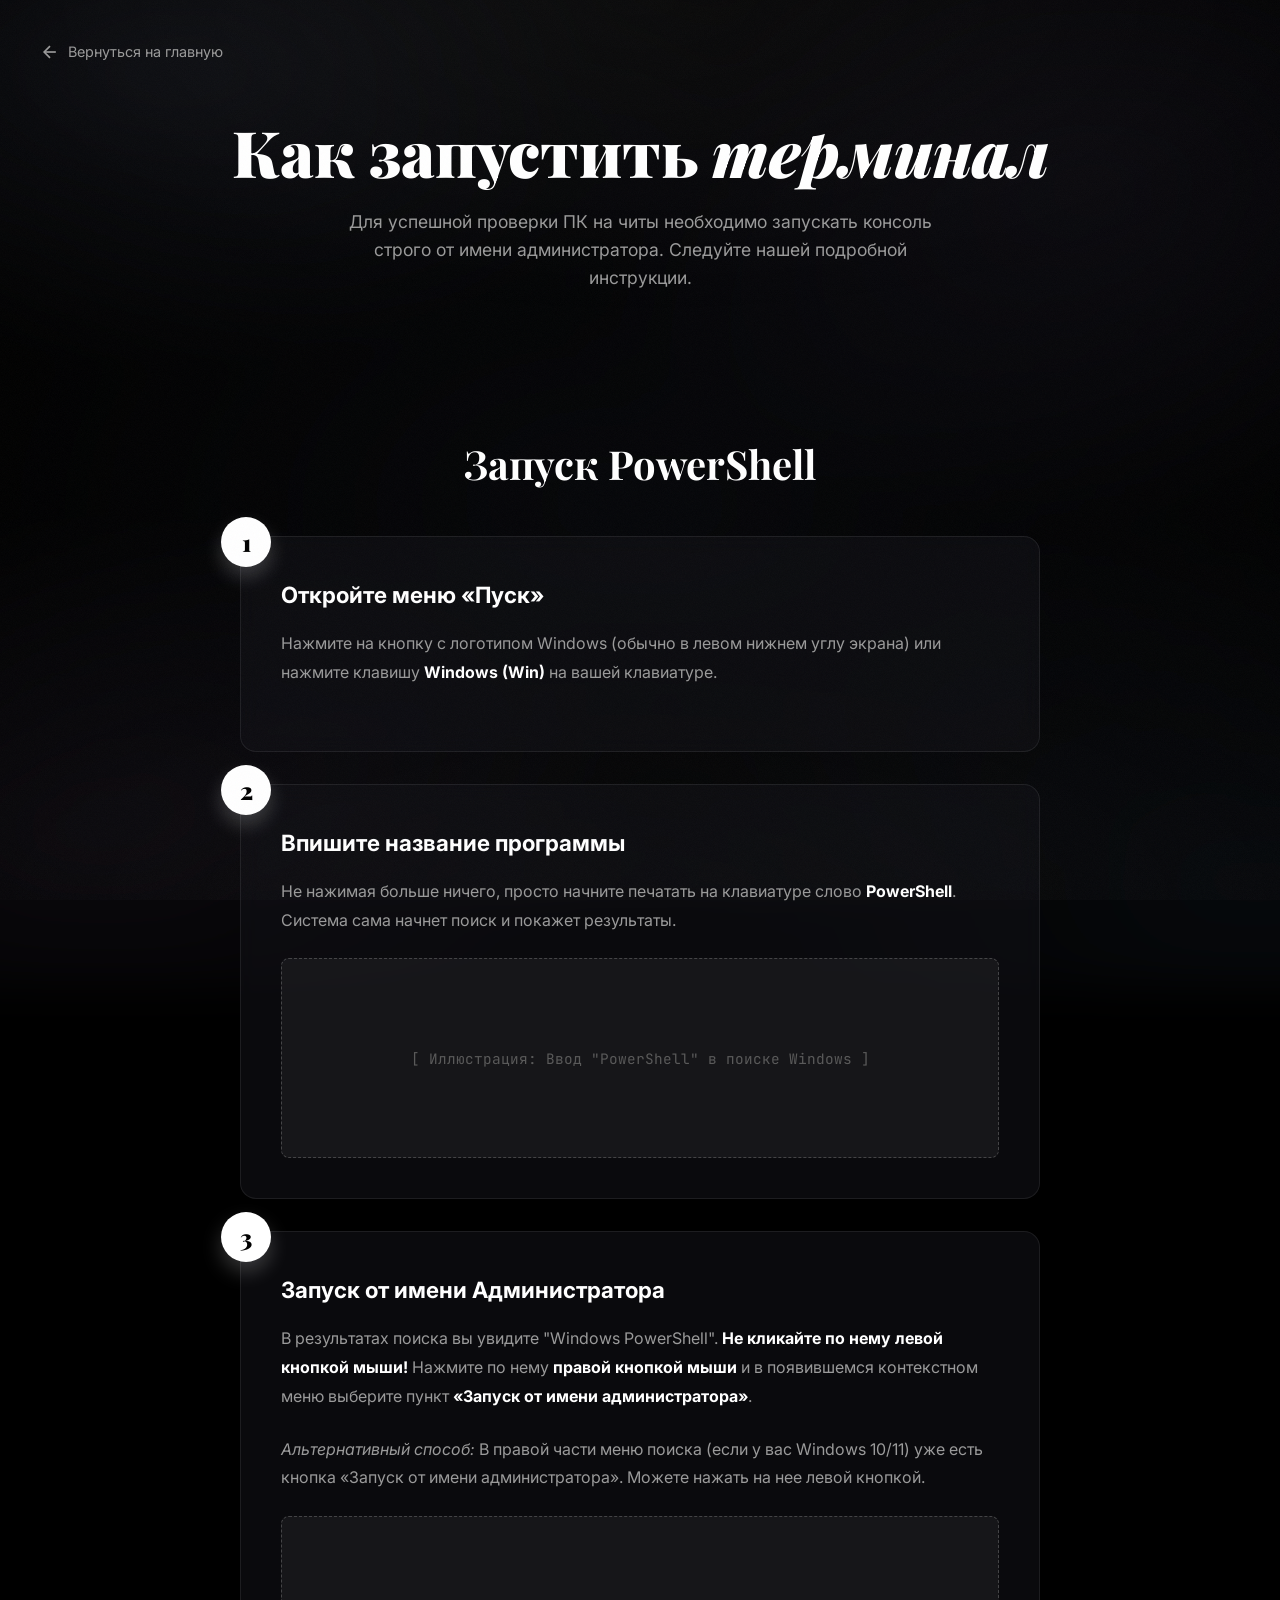
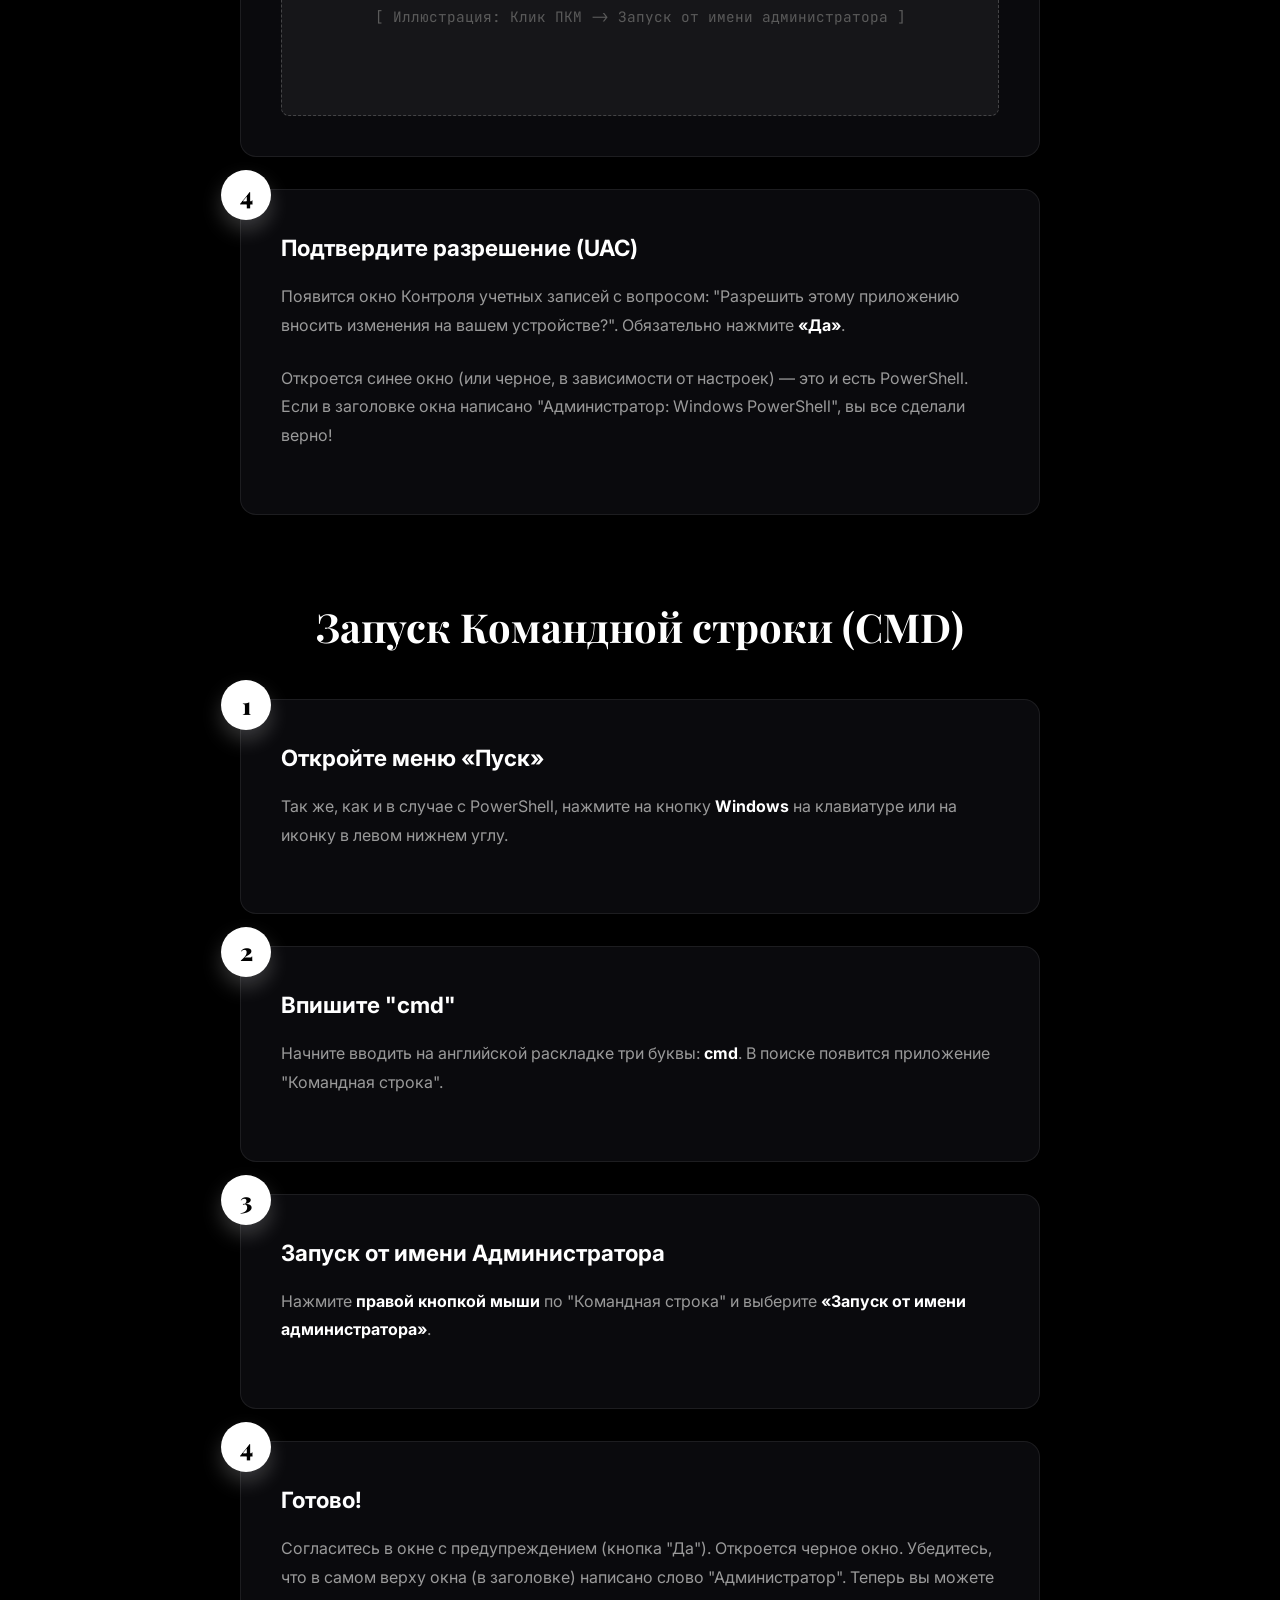
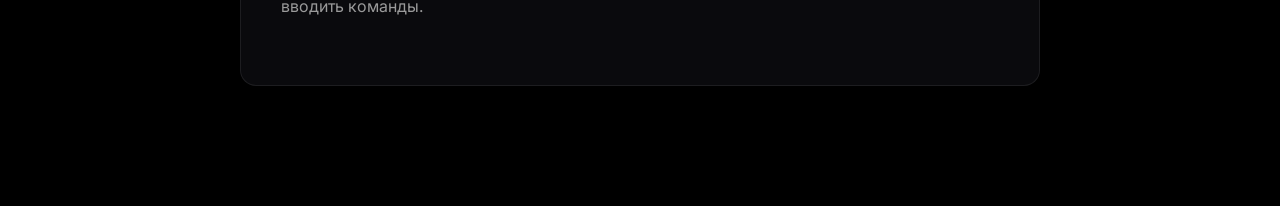
==== tutorial.html @ c8211219 "Add files via upload" ====
<!DOCTYPE html>
<html lang="ru">
<head>
    <meta charset="UTF-8">
    <meta name="viewport" content="width=device-width, initial-scale=1.0">
    <title>Туториал — CheatGuard</title>
    <link rel="preconnect" href="https://fonts.googleapis.com">
    <link rel="preconnect" href="https://fonts.gstatic.com" crossorigin>
    <link href="https://fonts.googleapis.com/css2?family=Inter:wght@300;400;500;600;700&family=Playfair+Display:ital,wght@0,700;0,900;1,700;1,900&family=JetBrains+Mono:wght@400;500&display=swap" rel="stylesheet">
    <link rel="stylesheet" href="style.css">
    <style>
        .tutorial-header { text-align: center; padding: 120px 24px 60px; }
        .tutorial-title { font-family: var(--serif); font-size: clamp(2.5rem, 5vw, 4.5rem); font-weight: 900; margin-bottom: 24px; line-height: 1; }
        .tutorial-desc { font-size: 1.1rem; color: var(--grey); max-width: 600px; margin: 0 auto; line-height: 1.6; }
        .back-link { display: inline-flex; align-items: center; gap: 8px; color: var(--grey); text-decoration: none; font-size: 0.9rem; transition: color 0.2s; position: absolute; top: 40px; left: 40px; z-index: 10; }
        .back-link:hover { color: white; }
        
        .step-card {
            background: var(--bg3); backdrop-filter: blur(10px); -webkit-backdrop-filter: blur(10px);
            border: 1px solid var(--border); border-radius: 16px;
            padding: 40px; margin-bottom: 32px; max-width: 800px; margin-left: auto; margin-right: auto;
            position: relative;
        }
        .step-card:hover { border-color: var(--border2); }
        .step-num {
            position: absolute; top: -20px; left: -20px;
            width: 50px; height: 50px; background: white; color: black;
            border-radius: 50%; display: flex; align-items: center; justify-content: center;
            font-family: var(--serif); font-size: 1.5rem; font-weight: 900;
            box-shadow: 0 10px 20px rgba(255,255,255,0.2);
        }
        .step-title { font-size: 1.4rem; font-weight: 700; margin-bottom: 16px; color: white; }
        .step-text { font-size: 1rem; color: var(--grey); line-height: 1.8; margin-bottom: 24px; }
        .step-text strong { color: white; }
        .step-img-placeholder {
            width: 100%; height: 200px; border-radius: 8px;
            background: rgba(255,255,255,0.05); border: 1px dashed rgba(255,255,255,0.2);
            display: flex; align-items: center; justify-content: center;
            color: var(--grey2); font-family: var(--mono); font-size: 0.9rem;
            margin-top: 20px;
        }
        .shell-section { margin-top: 80px; }
        .shell-section-title { text-align: center; font-family: var(--serif); font-size: 2.5rem; margin-bottom: 40px; }
    </style>
</head>
<body>
    <div class="noise"></div>

    <a href="index.html" class="back-link">
        <svg width="20" height="20" viewBox="0 0 24 24" fill="none" stroke="currentColor" stroke-width="2"><line x1="19" y1="12" x2="5" y2="12"></line><polyline points="12 19 5 12 12 5"></polyline></svg>
        Вернуться на главную
    </a>

    <header class="tutorial-header">
        <h1 class="tutorial-title">Как запустить <em>терминал</em></h1>
        <p class="tutorial-desc">Для успешной проверки ПК на читы необходимо запускать консоль строго от имени администратора. Следуйте нашей подробной инструкции.</p>
    </header>

    <div class="container">
        <!-- PowerShell -->
        <div class="shell-section">
            <h2 class="shell-section-title">Запуск PowerShell</h2>
            
            <div class="step-card">
                <div class="step-num">1</div>
                <h3 class="step-title">Откройте меню «Пуск»</h3>
                <p class="step-text">Нажмите на кнопку с логотипом Windows (обычно в левом нижнем углу экрана) или нажмите клавишу <strong>Windows (Win)</strong> на вашей клавиатуре.</p>
            </div>

            <div class="step-card">
                <div class="step-num">2</div>
                <h3 class="step-title">Впишите название программы</h3>
                <p class="step-text">Не нажимая больше ничего, просто начните печатать на клавиатуре слово <strong>PowerShell</strong>. Система сама начнет поиск и покажет результаты.</p>
                <div class="step-img-placeholder">[ Иллюстрация: Ввод "PowerShell" в поиске Windows ]</div>
            </div>

            <div class="step-card">
                <div class="step-num">3</div>
                <h3 class="step-title">Запуск от имени Администратора</h3>
                <p class="step-text">В результатах поиска вы увидите "Windows PowerShell". <strong>Не кликайте по нему левой кнопкой мыши!</strong> Нажмите по нему <strong>правой кнопкой мыши</strong> и в появившемся контекстном меню выберите пункт <strong>«Запуск от имени администратора»</strong>.</p>
                <p class="step-text"><em>Альтернативный способ:</em> В правой части меню поиска (если у вас Windows 10/11) уже есть кнопка «Запуск от имени администратора». Можете нажать на нее левой кнопкой.</p>
                <div class="step-img-placeholder">[ Иллюстрация: Клик ПКМ -> Запуск от имени администратора ]</div>
            </div>

            <div class="step-card">
                <div class="step-num">4</div>
                <h3 class="step-title">Подтвердите разрешение (UAC)</h3>
                <p class="step-text">Появится окно Контроля учетных записей с вопросом: "Разрешить этому приложению вносить изменения на вашем устройстве?". Обязательно нажмите <strong>«Да»</strong>.</p>
                <p class="step-text">Откроется синее окно (или черное, в зависимости от настроек) — это и есть PowerShell. Если в заголовке окна написано "Администратор: Windows PowerShell", вы все сделали верно!</p>
            </div>
        </div>

        <!-- CMD -->
        <div class="shell-section" style="margin-bottom: 120px;">
            <h2 class="shell-section-title">Запуск Командной строки (CMD)</h2>
            
            <div class="step-card">
                <div class="step-num">1</div>
                <h3 class="step-title">Откройте меню «Пуск»</h3>
                <p class="step-text">Так же, как и в случае с PowerShell, нажмите на кнопку <strong>Windows</strong> на клавиатуре или на иконку в левом нижнем углу.</p>
            </div>

            <div class="step-card">
                <div class="step-num">2</div>
                <h3 class="step-title">Впишите "cmd"</h3>
                <p class="step-text">Начните вводить на английской раскладке три буквы: <strong>cmd</strong>. В поиске появится приложение "Командная строка".</p>
            </div>

            <div class="step-card">
                <div class="step-num">3</div>
                <h3 class="step-title">Запуск от имени Администратора</h3>
                <p class="step-text">Нажмите <strong>правой кнопкой мыши</strong> по "Командная строка" и выберите <strong>«Запуск от имени администратора»</strong>.</p>
            </div>

            <div class="step-card">
                <div class="step-num">4</div>
                <h3 class="step-title">Готово!</h3>
                <p class="step-text">Согласитесь в окне с предупреждением (кнопка "Да"). Откроется черное окно. Убедитесь, что в самом верху окна (в заголовке) написано слово "Администратор". Теперь вы можете вводить команды.</p>
            </div>
        </div>
    </div>
</body>
</html>
---- style.css ----
/* ============================================================
   RESET & BASE
   ============================================================ */
*, *::before, *::after { box-sizing: border-box; margin: 0; padding: 0; }

:root {
    --bg: #000000;
    --bg2: rgba(12,12,14,0.55);
    --bg3: rgba(18,18,22,0.6);
    --surface: rgba(26,26,30,0.7);
    --border: rgba(255,255,255,0.08);
    --border2: rgba(255,255,255,0.18);
    --white: #ffffff;
    --grey: #9a9a9a;
    --grey2: #5a5a5a;
    --accent: #ffffff;
    --mono: 'JetBrains Mono', monospace;
    --serif: 'Playfair Display', serif;
    --sans: 'Inter', sans-serif;
    --nav-h: 72px;
    --ease: cubic-bezier(0.25, 0.46, 0.45, 0.94);
    --ease-spring: cubic-bezier(0.34, 1.56, 0.64, 1);
    --ease-out-expo: cubic-bezier(0.16, 1, 0.3, 1);
}

html { scroll-behavior: smooth; -webkit-font-smoothing: antialiased; }

body {
    font-family: var(--sans);
    background: #000000;
    color: var(--white);
    overflow-x: hidden;
    line-height: 1.6;
    position: relative;
}

/* ============================================================
   AURORA BACKGROUND (systemdlc-style)
   ============================================================ */
body::before {
    content: '';
    position: fixed;
    inset: -10%;
    z-index: -2;
    pointer-events: none;
    background:
        radial-gradient(ellipse 60% 45% at 20% 15%, rgba(120,130,160,0.10), transparent 60%),
        radial-gradient(ellipse 55% 50% at 80% 25%, rgba(110,100,140,0.09), transparent 65%),
        radial-gradient(ellipse 70% 60% at 50% 55%, rgba(80,90,120,0.07), transparent 70%),
        radial-gradient(ellipse 55% 45% at 15% 85%, rgba(140,120,160,0.08), transparent 65%),
        radial-gradient(ellipse 60% 55% at 90% 90%, rgba(90,110,140,0.08), transparent 65%);
    filter: blur(20px) saturate(140%);
    animation: auroraDrift 28s ease-in-out infinite alternate;
}

body::after {
    content: '';
    position: fixed;
    inset: 0;
    z-index: -1;
    pointer-events: none;
    background:
        radial-gradient(ellipse 100% 60% at 50% 0%, rgba(255,255,255,0.04), transparent 60%),
        radial-gradient(ellipse 100% 50% at 50% 100%, rgba(255,255,255,0.03), transparent 60%);
}

@keyframes auroraDrift {
    0%   { transform: translate3d(0, 0, 0) scale(1); }
    33%  { transform: translate3d(-2%, 1.5%, 0) scale(1.05); }
    66%  { transform: translate3d(2.5%, -1%, 0) scale(1.02); }
    100% { transform: translate3d(-1%, 2%, 0) scale(1.08); }
}

a { color: inherit; text-decoration: none; }
button { font-family: inherit; }
ul { list-style: none; }

/* ============================================================
   NOISE TEXTURE
   ============================================================ */
.noise {
    position: fixed; inset: 0; z-index: 999;
    pointer-events: none;
    opacity: 0.035;
    background-image: url("data:image/svg+xml,%3Csvg viewBox='0 0 256 256' xmlns='http://www.w3.org/2000/svg'%3E%3Cfilter id='noise'%3E%3CfeTurbulence type='fractalNoise' baseFrequency='0.9' numOctaves='4' stitchTiles='stitch'/%3E%3C/filter%3E%3Crect width='100%25' height='100%25' filter='url(%23noise)'/%3E%3C/svg%3E");
    background-size: 180px;
}

/* ============================================================
   CURSOR GLOW
   ============================================================ */
.cursor-glow {
    position: fixed;
    width: 420px; height: 420px;
    border-radius: 50%;
    background: radial-gradient(circle, rgba(160, 180, 220, 0.10) 0%, rgba(160,180,220,0.04) 35%, transparent 70%);
    pointer-events: none;
    transform: translate(-50%, -50%);
    transition: transform 0.1s linear;
    z-index: 0;
    mix-blend-mode: screen;
    filter: blur(2px);
}

/* ============================================================
   PARTICLES
   ============================================================ */
#particlesCanvas {
    position: fixed; inset: 0;
    pointer-events: none;
    z-index: 0;
}

/* ============================================================
   NAVBAR
   ============================================================ */
.navbar {
    position: fixed; top: 0; left: 0; right: 0;
    height: var(--nav-h);
    z-index: 1000;
    transition: background 0.4s var(--ease), border-color 0.4s var(--ease);
    border-bottom: 1px solid transparent;
}
.navbar.scrolled {
    background: rgba(0,0,0,0.85);
    backdrop-filter: blur(20px);
    border-color: var(--border);
}

.nav-inner {
    max-width: 1200px; margin: 0 auto;
    height: 100%;
    display: flex; align-items: center; justify-content: space-between;
    padding: 0 32px;
}

/* Brand */
.brand {
    display: flex; align-items: center; gap: 10px;
    font-size: 1.15rem; font-weight: 600; letter-spacing: -0.3px;
    transition: opacity 0.3s var(--ease);
}
.brand:hover { opacity: 0.7; }
.brand-star { font-size: 0.9rem; opacity: 0.7; animation: twinkle 3s ease-in-out infinite; }
.brand-name em { font-style: italic; font-family: var(--serif); }

@keyframes twinkle {
    0%, 100% { opacity: 0.7; transform: scale(1); }
    50% { opacity: 1; transform: scale(1.3); }
}

/* Nav menu */
.nav-menu {
    display: flex; align-items: center; gap: 40px;
}
.nav-link {
    font-size: 0.875rem; font-weight: 500; color: var(--grey);
    transition: color 0.25s var(--ease);
    position: relative;
}
.nav-link::after {
    content: '';
    position: absolute; bottom: -4px; left: 0;
    width: 0; height: 1px;
    background: white;
    transition: width 0.3s var(--ease);
}
.nav-link:hover { color: white; }
.nav-link:hover::after { width: 100%; }

/* Nav right */
.nav-right { display: flex; align-items: center; gap: 16px; }

/* Language switcher */
.lang-switcher { position: relative; }
.lang-current {
    display: flex; align-items: center; gap: 6px;
    font-size: 0.8rem; font-weight: 600;
    color: var(--grey);
    background: transparent;
    border: 1px solid var(--border);
    padding: 6px 12px; border-radius: 6px;
    transition: all 0.25s var(--ease);
    letter-spacing: 0.5px;
}
.lang-current:hover { border-color: var(--border2); color: white; }
.lang-dropdown {
    position: absolute; top: calc(100% + 8px); right: 0;
    background: var(--surface);
    border: 1px solid var(--border2);
    border-radius: 10px;
    padding: 6px;
    display: flex; flex-direction: column; gap: 2px;
    min-width: 140px;
    opacity: 0; visibility: hidden;
    transform: translateY(-6px);
    transition: all 0.25s var(--ease);
    box-shadow: 0 20px 40px rgba(0,0,0,0.6);
}
.lang-switcher.open .lang-dropdown {
    opacity: 1; visibility: visible; transform: translateY(0);
}
.lang-opt {
    display: flex; align-items: center; gap: 8px;
    font-size: 0.85rem; color: var(--grey);
    background: transparent; border: none;
    padding: 8px 12px; border-radius: 6px;
    transition: all 0.2s var(--ease);
    text-align: left;
}
.lang-opt:hover, .lang-opt.active {
    background: rgba(255,255,255,0.06); color: white;
}

/* Burger */
.burger {
    display: none;
    flex-direction: column; justify-content: space-between;
    width: 24px; height: 16px;
    background: transparent; border: none;
}
.burger span {
    width: 100%; height: 1.5px;
    background: white; border-radius: 2px;
    transition: all 0.3s var(--ease);
    display: block;
}
.burger.active span:nth-child(1) { transform: translateY(7px) rotate(45deg); }
.burger.active span:nth-child(2) { opacity: 0; }
.burger.active span:nth-child(3) { transform: translateY(-7px) rotate(-45deg); }

/* ============================================================
   HERO
   ============================================================ */
.hero {
    position: relative;
    min-height: 100vh;
    display: flex; align-items: center; justify-content: center;
    overflow: hidden;
    z-index: 1;
}

.hero-center {
    text-align: center;
    position: relative; z-index: 2;
    padding: calc(var(--nav-h) + 60px) 24px 80px;
    display: flex; flex-direction: column; align-items: center;
}

/* Floating card */
.hero-card {
    width: 140px; height: 140px;
    margin-bottom: 48px;
    animation: heroCardFloat 6s ease-in-out infinite;
    position: relative;
}
.hero-card-inner {
    width: 100%; height: 100%;
    background: linear-gradient(135deg, #1a1a1a 0%, #2a2a2a 100%);
    border-radius: 28px;
    display: flex; flex-direction: column; align-items: center; justify-content: center; gap: 8px;
    border: 1px solid rgba(255,255,255,0.15);
    box-shadow: 0 30px 60px rgba(0,0,0,0.5), inset 0 1px 0 rgba(255,255,255,0.1);
    position: relative; overflow: hidden;
    transform: rotate(-6deg);
    transition: transform 0.3s var(--ease-spring);
}
.hero-card:hover .hero-card-inner { transform: rotate(0deg) scale(1.05); }
.hero-card-glow {
    position: absolute; inset: -50%;
    background: radial-gradient(circle, rgba(255,255,255,0.06) 0%, transparent 70%);
    animation: rotateSlow 8s linear infinite;
}
.hero-card-icon { width: 48px; height: 48px; position: relative; z-index: 1; }
.hero-card-label {
    font-size: 0.7rem; font-weight: 600; letter-spacing: 2px;
    color: rgba(255,255,255,0.5); text-transform: uppercase;
    position: relative; z-index: 1;
}

@keyframes heroCardFloat {
    0%, 100% { transform: translateY(0px) rotate(-3deg); }
    50% { transform: translateY(-20px) rotate(3deg); }
}
@keyframes rotateSlow {
    from { transform: rotate(0deg); }
    to { transform: rotate(360deg); }
}

/* Shimmer text effect */
.hero-title-line {
    background: linear-gradient(90deg, #fff 0%, #aaa 40%, #fff 60%, #aaa 100%);
    background-size: 200% 100%;
    -webkit-background-clip: text;
    -webkit-text-fill-color: transparent;
    background-clip: text;
    animation: slideUp 0.8s var(--ease) both, shimmer 6s ease-in-out infinite 1s;
}
@keyframes shimmer {
    0%, 100% { background-position: 0% 50%; }
    50% { background-position: 100% 50%; }
}

/* Hero title */
.hero-title {
    font-family: var(--serif);
    font-size: clamp(3rem, 8vw, 7rem);
    font-weight: 900;
    line-height: 1;
    letter-spacing: -2px;
    margin-bottom: 32px;
    display: flex; flex-direction: column; align-items: center; gap: 4px;
    overflow: hidden;
}
.hero-title-line {
    display: block;
    animation: slideUp 0.8s var(--ease) both;
}
.hero-title-line:nth-child(2) { animation-delay: 0.1s; }
.hero-title .italic { font-style: italic; }

@keyframes slideUp {
    from { transform: translateY(100%); opacity: 0; }
    to { transform: translateY(0); opacity: 1; }
}

/* Hero desc */
.hero-desc {
    font-size: 1rem;
    color: var(--grey);
    max-width: 500px;
    margin-bottom: 48px;
    animation: fadeIn 1s var(--ease) 0.3s both;
}

/* CTA button */
.hero-cta { animation: fadeIn 1s var(--ease) 0.5s both; }
.cta-btn {
    display: inline-flex; align-items: center; gap: 10px;
    padding: 14px 28px;
    background: transparent;
    border: 1px solid rgba(255,255,255,0.3);
    border-radius: 50px;
    font-size: 0.9rem; font-weight: 500;
    color: white;
    transition: all 0.3s var(--ease);
    position: relative; overflow: hidden;
}
.cta-btn::before {
    content: '';
    position: absolute; inset: 0;
    background: rgba(255,255,255,0.08);
    transform: scaleX(0); transform-origin: left;
    transition: transform 0.3s var(--ease);
}
.cta-btn:hover::before { transform: scaleX(1); }
.cta-btn:hover { border-color: rgba(255,255,255,0.6); }
.cta-icon { font-size: 0.75rem; animation: spin 4s linear infinite; display: inline-block; }

@keyframes spin { to { transform: rotate(360deg); } }

/* Scroll hint */
.hero-scroll-hint {
    margin-top: 60px;
    display: flex; justify-content: center;
    animation: fadeIn 1s 1s both;
}
.scroll-line {
    width: 1px; height: 60px;
    background: linear-gradient(to bottom, transparent, rgba(255,255,255,0.4));
    animation: scrollPulse 2s ease-in-out infinite;
}
@keyframes scrollPulse {
    0%, 100% { opacity: 0.4; transform: scaleY(1); }
    50% { opacity: 1; transform: scaleY(1.2); }
}

/* Hero orb */
.hero-orb {
    position: absolute;
    width: 600px; height: 600px;
    border-radius: 50%;
    background: radial-gradient(circle, rgba(255,255,255,0.03) 0%, transparent 70%);
    top: 50%; left: 50%;
    transform: translate(-50%, -50%);
    animation: orbPulse 6s ease-in-out infinite;
    pointer-events: none;
}
@keyframes orbPulse {
    0%, 100% { transform: translate(-50%, -50%) scale(1); opacity: 0.5; }
    50% { transform: translate(-50%, -50%) scale(1.2); opacity: 1; }
}

/* ============================================================
   STATS BAR
   ============================================================ */
.stats-bar {
    position: relative; z-index: 1;
    background: transparent;
    overflow: hidden;
}
.stats-bar::before {
    content: '';
    position: absolute; top: 0; left: 10%; right: 10%; height: 1px;
    background: linear-gradient(90deg, transparent, rgba(255,255,255,0.18), transparent);
}
.stats-bar::after {
    content: '';
    position: absolute; bottom: 0; left: 10%; right: 10%; height: 1px;
    background: linear-gradient(90deg, transparent, rgba(255,255,255,0.10), transparent);
}
@keyframes scanLine {
    from { transform: translateX(0); }
    to { transform: translateX(50%); }
}
.stats-inner {
    max-width: 1200px; margin: 0 auto;
    padding: 32px;
    display: flex; align-items: center; justify-content: center; gap: 48px;
    flex-wrap: wrap;
}
.stat-item {
    display: flex; flex-direction: column; align-items: center; gap: 4px;
    transition: transform 0.3s var(--ease);
}
.stat-item:hover { transform: scale(1.1); }
.stat-num {
    font-family: var(--serif);
    font-size: 2.5rem; font-weight: 900;
    line-height: 1;
}
.stat-lbl {
    font-size: 0.75rem; color: var(--grey); text-transform: uppercase; letter-spacing: 1.5px;
}
.stat-sep { color: var(--grey2); font-size: 0.75rem; animation: twinkle 2s ease-in-out infinite; }

/* ============================================================
   SECTIONS
   ============================================================ */
.section {
    position: relative; z-index: 1;
    padding: 120px 0;
}

.container {
    max-width: 1200px; margin: 0 auto; padding: 0 32px;
}

.section-head {
    margin-bottom: 72px;
}
.section-label {
    font-size: 0.75rem; color: var(--grey); letter-spacing: 3px; text-transform: uppercase;
    margin-bottom: 16px;
    animation: fadeSlideLeft 0.6s var(--ease) both;
}
@keyframes fadeSlideLeft {
    from { opacity: 0; transform: translateX(-20px); }
    to { opacity: 1; transform: translateX(0); }
}
.section-title {
    font-family: var(--serif);
    font-size: clamp(2.5rem, 5vw, 4.5rem);
    font-weight: 900; line-height: 1;
    letter-spacing: -1px;
    margin-bottom: 16px;
}
.section-title em { font-style: italic; color: rgba(255,255,255,0.6); }
.section-sub { font-size: 0.95rem; color: var(--grey); max-width: 500px; }

/* ============================================================
   COMMANDS SECTION
   ============================================================ */
.commands-section { background: transparent; }

/* Toolbar: shell tabs + search */
.cmd-toolbar {
    display: flex; align-items: center; justify-content: space-between;
    gap: 16px; flex-wrap: wrap;
    margin-bottom: 20px;
}
.cmd-toolbar .shell-tabs { margin-bottom: 0; }

/* Search */
.cmd-search {
    position: relative;
    display: flex; align-items: center;
    flex: 1; max-width: 360px;
    min-width: 220px;
    background: var(--bg3);
    backdrop-filter: blur(8px);
    -webkit-backdrop-filter: blur(8px);
    border: 1px solid var(--border);
    border-radius: 12px;
    padding: 0 12px;
    transition: border-color 0.25s var(--ease), background 0.25s var(--ease), box-shadow 0.25s var(--ease);
}
.cmd-search:focus-within {
    border-color: rgba(255,255,255,0.32);
    background: var(--surface);
    box-shadow: 0 8px 30px rgba(0,0,0,0.35);
}
.cmd-search-icon {
    color: var(--grey2);
    flex-shrink: 0;
    transition: color 0.25s var(--ease);
}
.cmd-search:focus-within .cmd-search-icon { color: white; }
.cmd-search-input {
    flex: 1;
    background: transparent;
    border: none; outline: none;
    color: white;
    font: inherit;
    font-size: 0.85rem;
    padding: 10px 8px;
    min-width: 0;
}
.cmd-search-input::placeholder { color: var(--grey2); }
.cmd-search-clear {
    background: transparent; border: none;
    color: var(--grey2);
    padding: 4px;
    border-radius: 6px;
    cursor: pointer;
    display: none;
    transition: color 0.2s var(--ease), background 0.2s var(--ease);
}
.cmd-search-clear:hover { color: white; background: rgba(255,255,255,0.08); }
.cmd-search.has-value .cmd-search-clear { display: inline-flex; }

/* Shell tabs */
.shell-tabs {
    display: flex; gap: 4px;
    margin-bottom: 20px;
    background: var(--bg3);
    backdrop-filter: blur(8px);
    -webkit-backdrop-filter: blur(8px);
    border: 1px solid var(--border);
    border-radius: 12px;
    padding: 4px;
    width: fit-content;
}
.shell-tab {
    padding: 10px 24px;
    font-size: 0.85rem; font-weight: 600; letter-spacing: 0.3px;
    background: transparent;
    border: none; border-radius: 8px;
    color: var(--grey);
    transition: all 0.25s var(--ease);
}
.shell-tab.active {
    background: rgba(255,255,255,0.1); color: white;
}
.shell-tab:hover:not(.active) { color: rgba(255,255,255,0.7); }

/* Category tabs */
.cat-tabs {
    display: flex; flex-wrap: wrap; gap: 8px;
    margin-bottom: 40px;
}
.cat-tab {
    padding: 8px 18px;
    font-size: 0.8rem; font-weight: 500; letter-spacing: 0.5px;
    background: transparent;
    border: 1px solid var(--border);
    border-radius: 50px; color: var(--grey);
    transition: all 0.25s var(--ease);
}
.cat-tab:hover { border-color: var(--border2); color: white; }
.cat-tab.active { border-color: rgba(255,255,255,0.5); color: white; background: rgba(255,255,255,0.06); }

/* Commands list */
.commands-list {
    display: flex; flex-direction: column; gap: 8px;
    min-height: 200px;
}

.cmd-empty-state {
    display: flex; flex-direction: column; align-items: center; justify-content: center;
    padding: 80px 20px; text-align: center;
    animation: fadeIn 0.5s var(--ease) both;
}
.cmd-empty-radar {
    position: relative; width: 120px; height: 120px; margin-bottom: 24px;
    display: flex; align-items: center; justify-content: center;
}
.radar-circle {
    position: absolute; inset: 0;
    border: 1px solid rgba(255,255,255,0.1);
    border-radius: 50%;
    animation: radarPulse 3s cubic-bezier(0.4, 0, 0.6, 1) infinite;
}
.radar-circle:nth-child(2) { animation-delay: 1s; }
.radar-circle:nth-child(3) { animation-delay: 2s; }

.radar-sweep {
    position: absolute; inset: 0;
    border-radius: 50%;
    background: conic-gradient(from 0deg, transparent 70%, rgba(255,255,255,0.3) 100%);
    animation: radarSpin 2s linear infinite;
    -webkit-mask-image: radial-gradient(circle, transparent 20%, black 100%);
            mask-image: radial-gradient(circle, transparent 20%, black 100%);
}

.radar-icon {
    position: relative; z-index: 2; width: 32px; height: 32px; color: rgba(255,255,255,0.5);
    animation: radarBounce 2s ease-in-out infinite;
}

@keyframes radarPulse {
    0% { transform: scale(0.5); opacity: 1; }
    100% { transform: scale(1.5); opacity: 0; }
}
@keyframes radarSpin {
    from { transform: rotate(0deg); }
    to { transform: rotate(360deg); }
}
@keyframes radarBounce {
    0%, 100% { transform: translateY(0); }
    50% { transform: translateY(-10px); }
}

.cmd-empty-state h3 {
    font-family: var(--serif); font-size: 1.5rem; margin-bottom: 8px; color: white;
}
.cmd-empty-state p {
    font-size: 0.9rem; color: var(--grey); max-width: 300px;
}

/* Command card */
.cmd-card {
    background: var(--bg3);
    backdrop-filter: blur(10px);
    -webkit-backdrop-filter: blur(10px);
    border: 1px solid var(--border);
    border-radius: 12px;
    overflow: hidden;
    position: relative;
    animation: fadeSlideIn 0.4s var(--ease) both;
}
.cmd-card:hover {
    border-color: var(--border2);
    background: var(--surface);
    box-shadow: 0 8px 30px rgba(0,0,0,0.4);
}
.cmd-card.open {
    border-color: rgba(255,255,255,0.22);
    box-shadow: 0 12px 40px rgba(0,0,0,0.5);
}

@keyframes fadeSlideIn {
    from { opacity: 0; translate: 0 12px; filter: blur(4px); }
    to { opacity: 1; translate: 0 0; filter: blur(0); }
}

.cmd-header {
    display: flex; align-items: center; justify-content: space-between;
    padding: 20px 24px;
    cursor: pointer;
    user-select: none;
}
.cmd-header-left {
    display: flex; align-items: center; gap: 16px;
    flex: 1; min-width: 0;
}
.cmd-num {
    font-family: var(--mono);
    font-size: 0.7rem; color: var(--grey2);
    min-width: 24px;
}
.cmd-shell-icon {
    display: flex; align-items: center; justify-content: center;
    flex-shrink: 0;
}
.cmd-title-text {
    font-size: 0.95rem; font-weight: 600; color: white;
    white-space: nowrap; overflow: hidden; text-overflow: ellipsis;
}
.cmd-badge {
    font-size: 0.7rem; font-weight: 600; letter-spacing: 0.5px;
    color: var(--grey); border: 1px solid var(--border);
    padding: 3px 8px; border-radius: 4px;
    white-space: nowrap;
    text-transform: uppercase;
}
.cmd-arrow {
    color: var(--grey2);
    transition: transform 0.3s var(--ease);
    flex-shrink: 0;
    margin-left: 16px;
}
.cmd-card.open .cmd-arrow { transform: rotate(180deg); }

/* Command body */
.cmd-body {
    max-height: 0; overflow: hidden;
    transition: max-height 0.4s var(--ease);
}
.cmd-card.open .cmd-body { max-height: 600px; }

.cmd-body-inner {
    padding: 0 24px 24px;
    border-top: 1px solid var(--border);
    padding-top: 20px;
}
.cmd-desc {
    font-size: 0.875rem; color: var(--grey);
    margin-bottom: 16px;
    line-height: 1.7;
}
.cmd-code-wrap {
    position: relative;
    cursor: pointer;
}
.cmd-code {
    background: #0a0a0a;
    border: 1px solid var(--border);
    border-radius: 8px;
    padding: 16px 20px 16px 20px;
    font-family: var(--mono);
    font-size: 0.85rem;
    color: rgba(255,255,255,0.85);
    overflow-x: auto;
    white-space: pre;
    line-height: 1.6;
    transition: background 0.2s var(--ease), border-color 0.2s var(--ease);
}
.cmd-code::-webkit-scrollbar {
    height: 6px;
    width: 6px;
}
.cmd-code::-webkit-scrollbar-track {
    background: rgba(255,255,255,0.02);
    border-radius: 4px;
}
.cmd-code::-webkit-scrollbar-thumb {
    background: rgba(255,255,255,0.15);
    border-radius: 4px;
}
.cmd-code::-webkit-scrollbar-thumb:hover {
    background: rgba(255,255,255,0.25);
}
.cmd-code-wrap:hover .cmd-code {
    background: rgba(255,255,255,0.04);
    border-color: rgba(255,255,255,0.2);
}

/* ============================================================
   ARTIFACTS
   ============================================================ */
.artifacts-section { background: transparent; }

.artifacts-grid {
    display: grid;
    grid-template-columns: repeat(auto-fill, minmax(320px, 1fr));
    gap: 16px;
}

.art-card {
    background: var(--bg3);
    backdrop-filter: blur(10px);
    -webkit-backdrop-filter: blur(10px);
    border: 1px solid var(--border);
    border-radius: 14px;
    padding: 32px;
    position: relative; overflow: hidden;
}
.art-card::before {
    content: '';
    position: absolute; top: 0; left: 0; right: 0; height: 1px;
    background: linear-gradient(to right, transparent, rgba(255,255,255,0.3), transparent);
    opacity: 0;
    transition: opacity 0.3s var(--ease);
}
.art-card:hover {
    border-color: var(--border2);
    box-shadow: 0 20px 50px rgba(0,0,0,0.45);
}
.art-card:hover::before { opacity: 1; }

.art-num {
    font-family: var(--mono);
    font-size: 0.7rem; color: var(--grey2);
    margin-bottom: 20px;
    display: block;
}
.art-title {
    font-family: var(--serif);
    font-size: 1.5rem; font-weight: 700;
    margin-bottom: 6px;
}
.art-path {
    font-family: var(--mono);
    font-size: 0.72rem;
    color: var(--grey2);
    margin-bottom: 16px;
    word-break: break-all;
}
.art-desc {
    font-size: 0.875rem;
    color: var(--grey);
    line-height: 1.7;
    margin-bottom: 24px;
}
.art-tools-label {
    font-size: 0.7rem; text-transform: uppercase; letter-spacing: 1.5px; color: var(--grey2);
    margin-bottom: 12px;
}
.art-tools-list { display: flex; flex-direction: column; gap: 6px; }
.art-tool {
    font-family: var(--mono);
    font-size: 0.8rem; color: rgba(255,255,255,0.7);
    display: flex; align-items: center; gap: 8px;
}
.art-tool::before { content: '>'; color: var(--grey2); }

/* ============================================================
   FAQ
   ============================================================ */
.faq-section { background: transparent; }

.faq-container { max-width: 800px; }

.tutorial-banner {
    display: flex; align-items: center; justify-content: space-between;
    background: linear-gradient(135deg, rgba(255,255,255,0.06), rgba(255,255,255,0.02));
    border: 1px solid var(--border2);
    border-radius: 14px;
    padding: 24px; margin-bottom: 32px;
    text-decoration: none; color: inherit;
    transition: all 0.4s var(--ease);
    position: relative; overflow: hidden;
}
.tutorial-banner:hover {
    border-color: rgba(255,255,255,0.4);
    box-shadow: 0 12px 40px rgba(0,0,0,0.5);
}
.tutorial-banner-content {
    display: flex; align-items: center; gap: 20px;
}
.tutorial-icon-wrap {
    width: 52px; height: 52px; border-radius: 12px;
    background: rgba(255,255,255,0.1);
    display: flex; align-items: center; justify-content: center;
    color: white; flex-shrink: 0;
}
.tutorial-icon-wrap svg { width: 24px; height: 24px; }
.tutorial-text h3 {
    font-family: var(--serif); font-size: 1.3rem; margin-bottom: 6px;
}
.tutorial-text p {
    font-size: 0.9rem; color: var(--grey); line-height: 1.5; margin: 0;
}
.tutorial-banner-arrow {
    color: rgba(255,255,255,0.5);
    transition: transform 0.3s var(--ease), color 0.3s var(--ease);
}
.tutorial-banner:hover .tutorial-banner-arrow {
    transform: translateX(6px); color: white;
}

.faq-list { display: flex; flex-direction: column; gap: 8px; }

.faq-item {
    border: 1px solid var(--border);
    border-radius: 12px;
    overflow: hidden;
    background: var(--bg3);
    backdrop-filter: blur(10px);
    -webkit-backdrop-filter: blur(10px);
    position: relative;
}
.faq-item:hover { border-color: var(--border2); box-shadow: 0 8px 30px rgba(0,0,0,0.35); }
.faq-item.open { border-color: rgba(255,255,255,0.22); box-shadow: 0 12px 40px rgba(0,0,0,0.45); }

.faq-q {
    width: 100%;
    display: flex; align-items: center; justify-content: space-between;
    padding: 22px 24px;
    background: transparent; border: none;
    color: white;
    font-size: 0.95rem; font-weight: 600;
    text-align: left;
    gap: 16px;
}
.faq-q svg { flex-shrink: 0; color: var(--grey); transition: transform 0.3s var(--ease); }
.faq-item.open .faq-q svg { transform: rotate(180deg); }

.faq-a {
    max-height: 0; overflow: hidden;
    transition: max-height 0.4s var(--ease);
}
.faq-item.open .faq-a { max-height: 400px; }

.faq-a-inner {
    padding: 0 24px 24px;
    border-top: 1px solid var(--border);
    padding-top: 20px;
    font-size: 0.875rem;
    color: var(--grey);
    line-height: 1.7;
}

/* ============================================================
   FOOTER
   ============================================================ */
.footer {
    background: transparent;
    padding: 64px 32px 48px;
    position: relative; z-index: 1;
}
.footer::before {
    content: '';
    position: absolute; top: 0; left: 10%; right: 10%; height: 1px;
    background: linear-gradient(90deg, transparent, rgba(255,255,255,0.14), transparent);
}
.footer-inner {
    max-width: 1200px; margin: 0 auto;
    display: flex; flex-direction: column; align-items: center; gap: 16px;
    text-align: center;
}
.footer .brand { font-size: 1.1rem; }
.footer-links {
    display: flex; align-items: center; gap: 12px;
    font-size: 0.85rem; color: var(--grey); margin: 8px 0;
}
.footer-links a {
    transition: color 0.2s var(--ease);
}
.footer-links a:hover { color: white; text-decoration: underline; }
.footer-disclaimer {
    font-size: 0.8rem; color: var(--grey2);
    max-width: 400px;
}
.footer-copy { font-size: 0.75rem; color: var(--grey2); }

/* ============================================================
   TOAST
   ============================================================ */
/* === TOAST (fancy) === */
.toast {
    position: fixed; bottom: 32px; right: 32px;
    display: flex; align-items: center; gap: 14px;
    padding: 14px 26px 14px 18px;
    background: linear-gradient(135deg, rgba(40,42,48,0.92), rgba(18,18,22,0.92));
    backdrop-filter: blur(24px) saturate(160%);
    -webkit-backdrop-filter: blur(24px) saturate(160%);
    border: 1px solid rgba(255,255,255,0.14);
    border-radius: 16px;
    font-size: 0.92rem; font-weight: 600; color: #fff;
    letter-spacing: 0.2px;
    z-index: 1500;
    opacity: 0;
    translate: 0 40px;
    scale: 0.85;
    transition:
        opacity 0.35s var(--ease),
        translate 0.55s cubic-bezier(.34,1.56,.64,1),
        scale 0.55s cubic-bezier(.34,1.56,.64,1);
    box-shadow:
        0 22px 60px rgba(0,0,0,0.55),
        0 0 0 1px rgba(255,255,255,0.04) inset,
        0 0 70px rgba(74, 222, 128, 0.18);
    overflow: visible;
    pointer-events: none;
}
.toast.show { opacity: 1; translate: 0 0; scale: 1; }

/* Gradient border ring */
.toast::before {
    content: '';
    position: absolute; inset: -1px;
    border-radius: inherit;
    padding: 1px;
    background: linear-gradient(135deg, rgba(74,222,128,0.6), rgba(255,255,255,0.15) 30%, rgba(255,255,255,0.04) 60%, rgba(74,222,128,0.3));
    -webkit-mask: linear-gradient(#000 0 0) content-box, linear-gradient(#000 0 0);
            mask: linear-gradient(#000 0 0) content-box, linear-gradient(#000 0 0);
    -webkit-mask-composite: xor;
            mask-composite: exclude;
    opacity: 0;
    pointer-events: none;
}
.toast.show::before { animation: toastBorder 1.6s ease-out; }
@keyframes toastBorder {
    0% { opacity: 0; }
    20% { opacity: 1; }
    100% { opacity: 0; }
}

.toast-check {
    position: relative;
    width: 30px; height: 30px;
    border-radius: 50%;
    background: linear-gradient(135deg, #4ade80 0%, #16a34a 100%);
    display: flex; align-items: center; justify-content: center;
    color: #062f12;
    flex-shrink: 0;
    box-shadow:
        0 6px 18px rgba(34,197,94,0.45),
        inset 0 1px 0 rgba(255,255,255,0.4);
    transform: scale(0);
}
.toast.show .toast-check { animation: toastCheckPop 0.55s cubic-bezier(.34,1.56,.64,1) forwards; }
@keyframes toastCheckPop {
    0%   { transform: scale(0) rotate(-90deg); }
    60%  { transform: scale(1.25) rotate(8deg); }
    100% { transform: scale(1) rotate(0); }
}
.toast-check svg { stroke-dasharray: 32; stroke-dashoffset: 32; }
.toast.show .toast-check svg { animation: toastCheckDraw 0.45s 0.25s cubic-bezier(.65,0,.35,1) forwards; }
@keyframes toastCheckDraw { to { stroke-dashoffset: 0; } }

/* Ripple ring expanding from check */
.toast-ripple {
    position: absolute;
    top: 50%; left: 33px;
    width: 30px; height: 30px;
    border-radius: 50%;
    border: 2px solid rgba(74,222,128,0.65);
    transform: translate(-50%, -50%) scale(0.5);
    opacity: 0;
    pointer-events: none;
}
.toast.show .toast-ripple { animation: toastRipple 0.9s 0.18s ease-out; }
@keyframes toastRipple {
    0%   { opacity: 1; transform: translate(-50%, -50%) scale(0.4); }
    100% { opacity: 0; transform: translate(-50%, -50%) scale(3.2); }
}

/* Sparks shooting out from check */
.toast-sparks {
    position: absolute;
    top: 50%; left: 33px;
    width: 0; height: 0;
    pointer-events: none;
}
.toast-sparks i {
    position: absolute;
    top: 0; left: 0;
    width: 4px; height: 4px;
    border-radius: 50%;
    background: #4ade80;
    box-shadow: 0 0 8px #4ade80, 0 0 14px rgba(74,222,128,0.6);
    opacity: 0;
    transform: translate(-50%, -50%);
}
.toast.show .toast-sparks i { animation: toastSpark 0.85s 0.22s cubic-bezier(.16,1,.3,1) forwards; }
.toast-sparks i:nth-child(1) { --sx: 26px;  --sy: -26px; }
.toast-sparks i:nth-child(2) { --sx: 34px;  --sy: 0px;   }
.toast-sparks i:nth-child(3) { --sx: 26px;  --sy: 26px;  }
.toast-sparks i:nth-child(4) { --sx: -26px; --sy: 26px;  }
.toast-sparks i:nth-child(5) { --sx: -34px; --sy: 0px;   }
.toast-sparks i:nth-child(6) { --sx: -26px; --sy: -26px; }
@keyframes toastSpark {
    0%   { opacity: 0; transform: translate(-50%, -50%) scale(0); }
    15%  { opacity: 1; transform: translate(calc(-50% + var(--sx) * 0.25), calc(-50% + var(--sy) * 0.25)) scale(1); }
    100% { opacity: 0; transform: translate(calc(-50% + var(--sx)), calc(-50% + var(--sy))) scale(0.2); }
}

.toast-text { white-space: nowrap; }

/* ============================================================
   ANIMATIONS & SCROLL REVEAL
   ============================================================ */
@keyframes fadeIn {
    from { opacity: 0; }
    to { opacity: 1; }
}

.reveal {
    opacity: 0;
    translate: 0 28px;
    filter: blur(6px);
    transition: opacity 0.8s var(--ease-out-expo), translate 0.8s var(--ease-out-expo), filter 0.8s var(--ease-out-expo);
}
.reveal.visible {
    opacity: 1;
    translate: 0 0;
    filter: blur(0);
}

/* Stagger for grid items */
.art-card { transition-delay: calc(var(--i, 0) * 0.07s); }
.support-card.reveal { transition-delay: calc(var(--i, 0) * 0.12s); }

/* ============================================================
   SCROLLBAR
   ============================================================ */
::-webkit-scrollbar { width: 4px; }
::-webkit-scrollbar-track { background: var(--bg); }
::-webkit-scrollbar-thumb { background: var(--border2); border-radius: 2px; }

/* ============================================================
   PARTNERS
   ============================================================ */
.partners-section { position: relative; background: transparent; overflow: hidden; }

.partners-bg {
    position: absolute;
    top: 50%; left: 50%;
    width: 100vw; height: 100%;
    transform: translate(-50%, -50%);
    background: radial-gradient(ellipse at center, rgba(255,255,255,0.04) 0%, transparent 70%);
    pointer-events: none;
    z-index: 0;
}

.part-desc {
    font-size: 0.95rem; color: var(--grey);
    max-width: 650px; line-height: 1.6;
    margin-top: 16px;
    position: relative; z-index: 1;
}

.hero-partner-badge {
    display: inline-flex; align-items: center; gap: 12px;
    padding: 10px 20px;
    background: rgba(255,255,255,0.05);
    border: 1px solid rgba(255,255,255,0.1);
    border-radius: 50px;
    font-size: 0.85rem; font-weight: 500; color: rgba(255,255,255,0.8);
    margin: 0;
    animation: fadeIn 1s var(--ease) 0.4s both;
}
.partner-star { color: var(--grey2); font-size: 0.8rem; animation: twinkle 3s infinite ease-in-out; }

/* ============================================================
   HANG / CHAIN SYSTEM — element suspended from chain
   ============================================================ */
.hang {
    display: inline-block;
    position: relative;
    /* Pivot above the element at the bolt position so the bolt stays fixed
       and the badge/CTA swings like a real pendant. The offset equals
       (chain height + chain top gap + bolt offset) ≈ 132 + 4 + 5 = 141px. */
    --hang-pivot: 141px;
    transform-origin: center calc(-1 * var(--hang-pivot));
    will-change: transform;
}
.hang.hang-1 { margin-bottom: 110px; animation: hangSwing 7s ease-in-out infinite; }
.hang.hang-2 { animation: hangSwing 6.2s ease-in-out -2.5s infinite; }

@keyframes hangSwing {
    0%, 100% { transform: rotate(-2.4deg); }
    50%      { transform: rotate(2.4deg); }
}

/* Chain — heavy industrial links (stadium-shaped, alternating orientation).
   Built from a base metallic SVG plus a moving sheen layer for a polished feel. */
.chain {
    position: absolute;
    left: 50%;
    bottom: calc(100% + 4px);
    width: 1px;
    height: 132px;
    transform: translateX(-50%);
    pointer-events: none;
    background: linear-gradient(to bottom, transparent 0%, rgba(255,255,255,0.4) 100%);
    z-index: -1;
}

/* Bolt / rivet — small elegant dot */
.chain-bolt {
    position: absolute;
    top: -4px;
    left: 50%;
    transform: translateX(-50%);
    width: 6px; height: 6px;
    border-radius: 50%;
    background: rgba(255,255,255,0.8);
    box-shadow: 0 0 8px rgba(255,255,255,0.5);
    pointer-events: none;
    z-index: 3;
}

/* When user hovers the hanging element, suspend the swing for a moment */
.hang:hover { animation-play-state: paused; }

.partners-grid {
    display: grid;
    grid-template-columns: repeat(auto-fill, minmax(260px, 1fr));
    gap: 20px;
}

.partner-category-card {
    background: var(--bg3);
    backdrop-filter: blur(10px);
    -webkit-backdrop-filter: blur(10px);
    border: 1px solid var(--border);
    border-radius: 14px;
    padding: 24px;
    position: relative; overflow: hidden;
}
.partner-category-card:hover {
    border-color: var(--border2);
    box-shadow: 0 20px 45px rgba(0,0,0,0.45);
    background: var(--surface);
}

.partner-cat-header {
    display: flex; align-items: center; gap: 12px;
    margin-bottom: 20px;
}
.partner-cat-icon-wrap {
    width: 40px; height: 40px;
    border-radius: 10px;
    background: rgba(255,255,255,0.05);
    display: flex; align-items: center; justify-content: center;
    border: 1px solid rgba(255,255,255,0.1);
}
.partner-cat-icon { color: rgba(255,255,255,0.8); }
.partner-cat-header h3 {
    font-family: var(--serif);
    font-size: 1.1rem; font-weight: 700;
}

.partner-list {
    display: flex; flex-direction: column; gap: 10px;
}
.partner-list li {
    font-size: 0.9rem; color: var(--grey);
    display: flex; align-items: center; gap: 8px;
    transition: color 0.2s var(--ease);
}
.partner-list li a {
    color: inherit; text-decoration: none;
    transition: color 0.2s var(--ease), text-shadow 0.2s var(--ease);
}
.partner-list li a:hover {
    color: white; text-shadow: 0 0 10px rgba(255,255,255,0.3);
}
.partner-list li::before {
    content: '';
    width: 4px; height: 4px;
    border-radius: 50%;
    background: var(--grey2);
    transition: background 0.2s var(--ease);
}
.partner-category-card:hover .partner-list li { color: rgba(255,255,255,0.9); }
.partner-category-card:hover .partner-list li::before { background: var(--white); }

/* ============================================================
   TILT TILES — bend-under-cursor 3D system
   ============================================================ */
.tilt {
    --rx: 0deg;
    --ry: 0deg;
    --mx: 50%;
    --my: 50%;
    --lift: 0px;
    --tilt-mult: 1;
    transform-style: preserve-3d;
    transform:
        perspective(900px)
        rotateX(var(--rx))
        rotateY(var(--ry))
        translate3d(0, 0, var(--lift));
    transition:
        transform 0.6s cubic-bezier(0.16, 1, 0.3, 1),
        border-color 0.4s var(--ease),
        background 0.4s var(--ease),
        box-shadow 0.4s var(--ease);
    will-change: transform;
}
.tilt.tilting {
    transition:
        transform 0.08s linear,
        border-color 0.4s var(--ease),
        background 0.4s var(--ease),
        box-shadow 0.4s var(--ease);
}

/* Cursor highlight overlay (specular) */
.tilt::after {
    content: '';
    position: absolute;
    inset: 0;
    border-radius: inherit;
    pointer-events: none;
    background:
        radial-gradient(
            circle 320px at var(--mx) var(--my),
            rgba(255, 255, 255, 0.14),
            rgba(255, 255, 255, 0.05) 30%,
            transparent 60%
        );
    opacity: 0;
    transition: opacity 0.5s var(--ease);
    mix-blend-mode: screen;
    z-index: 1;
}
.tilt:hover::after { opacity: 1; }

/* Inner depression — subtle dark spot at the cursor for the "bend" illusion */
.tilt > * { position: relative; z-index: 2; }

/* Stronger tilt for big rectangular tiles (artifacts, partners, support) */
.art-card.tilt,
.partner-category-card.tilt,
.support-card.tilt { --tilt-mult: 1.3; }

/* ============================================================
   SUPPORT SECTION
   ============================================================ */
.support-section { background: transparent; position: relative; }

.support-grid {
    display: grid;
    grid-template-columns: repeat(3, 1fr);
    gap: 20px;
    margin-top: 16px;
}

.support-card {
    position: relative;
    display: flex;
    flex-direction: column;
    justify-content: space-between;
    min-height: 240px;
    padding: 32px;
    background: var(--bg3);
    backdrop-filter: blur(12px);
    -webkit-backdrop-filter: blur(12px);
    border: 1px solid var(--border);
    border-radius: 18px;
    overflow: hidden;
    text-decoration: none;
    color: inherit;
    cursor: pointer;
    isolation: isolate;
}

.support-card::before {
    content: '';
    position: absolute;
    inset: -1px;
    border-radius: inherit;
    padding: 1px;
    background: linear-gradient(135deg, rgba(255,255,255,0.18), transparent 40%, transparent 60%, rgba(255,255,255,0.08));
    -webkit-mask: linear-gradient(#000 0 0) content-box, linear-gradient(#000 0 0);
            mask: linear-gradient(#000 0 0) content-box, linear-gradient(#000 0 0);
    -webkit-mask-composite: xor;
            mask-composite: exclude;
    opacity: 0.4;
    pointer-events: none;
    z-index: 0;
}

.support-card .support-glow {
    position: absolute;
    top: -40%;
    right: -30%;
    width: 220px;
    height: 220px;
    border-radius: 50%;
    background: radial-gradient(circle, var(--support-color, rgba(255,255,255,0.18)), transparent 70%);
    filter: blur(8px);
    opacity: 0.55;
    transition: opacity 0.5s var(--ease), transform 0.7s var(--ease);
    z-index: 0;
    pointer-events: none;
}
.support-card:hover .support-glow {
    opacity: 0.95;
    transform: scale(1.15) translate(-10px, 10px);
}

.support-icon-wrap {
    width: 56px;
    height: 56px;
    border-radius: 14px;
    background: rgba(255,255,255,0.06);
    border: 1px solid rgba(255,255,255,0.1);
    display: flex;
    align-items: center;
    justify-content: center;
    transition: background 0.4s var(--ease), border-color 0.4s var(--ease), transform 0.5s var(--ease-spring);
    flex-shrink: 0;
}
.support-card:hover .support-icon-wrap {
    background: rgba(255,255,255,0.12);
    border-color: rgba(255,255,255,0.25);
    transform: scale(1.08) rotate(-4deg);
}
.support-icon-wrap svg { width: 26px; height: 26px; color: #fff; }

.support-content {
    display: flex;
    flex-direction: column;
    gap: 6px;
}
.support-label {
    font-size: 0.7rem;
    letter-spacing: 2px;
    text-transform: uppercase;
    color: var(--grey2);
}
.support-title {
    font-family: var(--serif);
    font-size: 1.6rem;
    font-weight: 700;
    line-height: 1.1;
    letter-spacing: -0.5px;
    color: #fff;
}
.support-handle {
    font-family: var(--mono);
    font-size: 0.82rem;
    color: var(--grey);
    word-break: break-all;
}

.support-action {
    display: inline-flex;
    align-items: center;
    gap: 8px;
    margin-top: auto;
    font-size: 0.82rem;
    font-weight: 600;
    letter-spacing: 0.3px;
    color: rgba(255,255,255,0.7);
    transition: color 0.3s var(--ease), gap 0.3s var(--ease);
}
.support-action svg {
    width: 14px; height: 14px;
    transition: transform 0.4s var(--ease-spring);
}
.support-card:hover .support-action {
    color: #fff;
    gap: 12px;
}
.support-card:hover .support-action svg {
    transform: translateX(4px);
}

/* per-card accents */
.support-card[data-type="telegram"] { --support-color: rgba(56, 161, 220, 0.55); }
.support-card[data-type="discord"]  { --support-color: rgba(114, 137, 218, 0.55); }
.support-card[data-type="mail"]     { --support-color: rgba(220, 180, 100, 0.45); }

.support-card[data-type="telegram"]:hover .support-icon-wrap { box-shadow: 0 0 30px rgba(56,161,220,0.35); }
.support-card[data-type="discord"]:hover  .support-icon-wrap { box-shadow: 0 0 30px rgba(114,137,218,0.40); }
.support-card[data-type="mail"]:hover     .support-icon-wrap { box-shadow: 0 0 30px rgba(220,180,100,0.30); }

.support-card:hover {
    border-color: var(--border2);
    box-shadow: 0 24px 50px rgba(0,0,0,0.5);
}

/* ============================================================
   RESPONSIVE
   ============================================================ */
@media (max-width: 768px) {
    .nav-menu {
        position: fixed; top: var(--nav-h); left: 0; right: 0; bottom: 0;
        background: rgba(0,0,0,0.97);
        flex-direction: column; align-items: center; justify-content: center;
        gap: 32px; font-size: 1.2rem;
        transform: translateX(100%);
        transition: transform 0.4s var(--ease);
        border-top: 1px solid var(--border);
    }
    .nav-menu.active { transform: translateX(0); }
    .burger { display: flex; }

    .stats-inner { gap: 24px; }
    .stat-sep { display: none; }
    .section { padding: 80px 0; }
    .hero-card { width: 110px; height: 110px; }

    /* Slimmer chain on tablet-ish widths */
    .chain {
        width: 1px;
        height: 104px;
        background: linear-gradient(to bottom, transparent 0%, rgba(255,255,255,0.4) 100%);
    }
    .chain-bolt { width: 6px; height: 6px; top: -4px; }
    .hang { --hang-pivot: 112px; }
    .hang.hang-1 { margin-bottom: 84px; }
}

@media (max-width: 900px) {
    .support-grid { grid-template-columns: 1fr; }
}

@media (max-width: 480px) {
    .nav-inner { padding: 0 20px; }
    .container { padding: 0 20px; }
    .shell-tabs { width: 100%; }
    .shell-tab { flex: 1; text-align: center; }
    .cmd-toolbar { flex-direction: column; align-items: stretch; }
    .cmd-search { max-width: none; width: 100%; }

    /* Compact chain on small phones */
    .chain {
        width: 1px;
        height: 88px;
        background: linear-gradient(to bottom, transparent 0%, rgba(255,255,255,0.4) 100%);
    }
    .chain-bolt { width: 5px; height: 5px; top: -3px; }
    .hang { --hang-pivot: 95px; }
    .hang.hang-1 { margin-bottom: 68px; }
    @keyframes hangSwing {
        0%, 100% { transform: rotate(-1.8deg); }
        50%      { transform: rotate(1.8deg); }
    }
    .artifacts-grid { grid-template-columns: 1fr; }
    .partners-grid { grid-template-columns: 1fr; }
    .support-card { padding: 24px; min-height: 200px; }
    .support-title { font-size: 1.4rem; }
}

/* Reduced motion accessibility */
@media (prefers-reduced-motion: reduce) {
    body::before { animation: none; }
    .tilt { transition: border-color 0.3s, box-shadow 0.3s; transform: none !important; }
    .tilt::after { display: none; }
    .hero-card { animation: none; }
    .hero-orb { animation: none; }
    .hang { animation: none; }
    .chain {
        animation: none;
    }
    .chain-bolt, .hang.hang-2 .chain-bolt { animation: none; }
    *, *::before, *::after { animation-duration: 0.01ms !important; transition-duration: 0.01ms !important; }
}
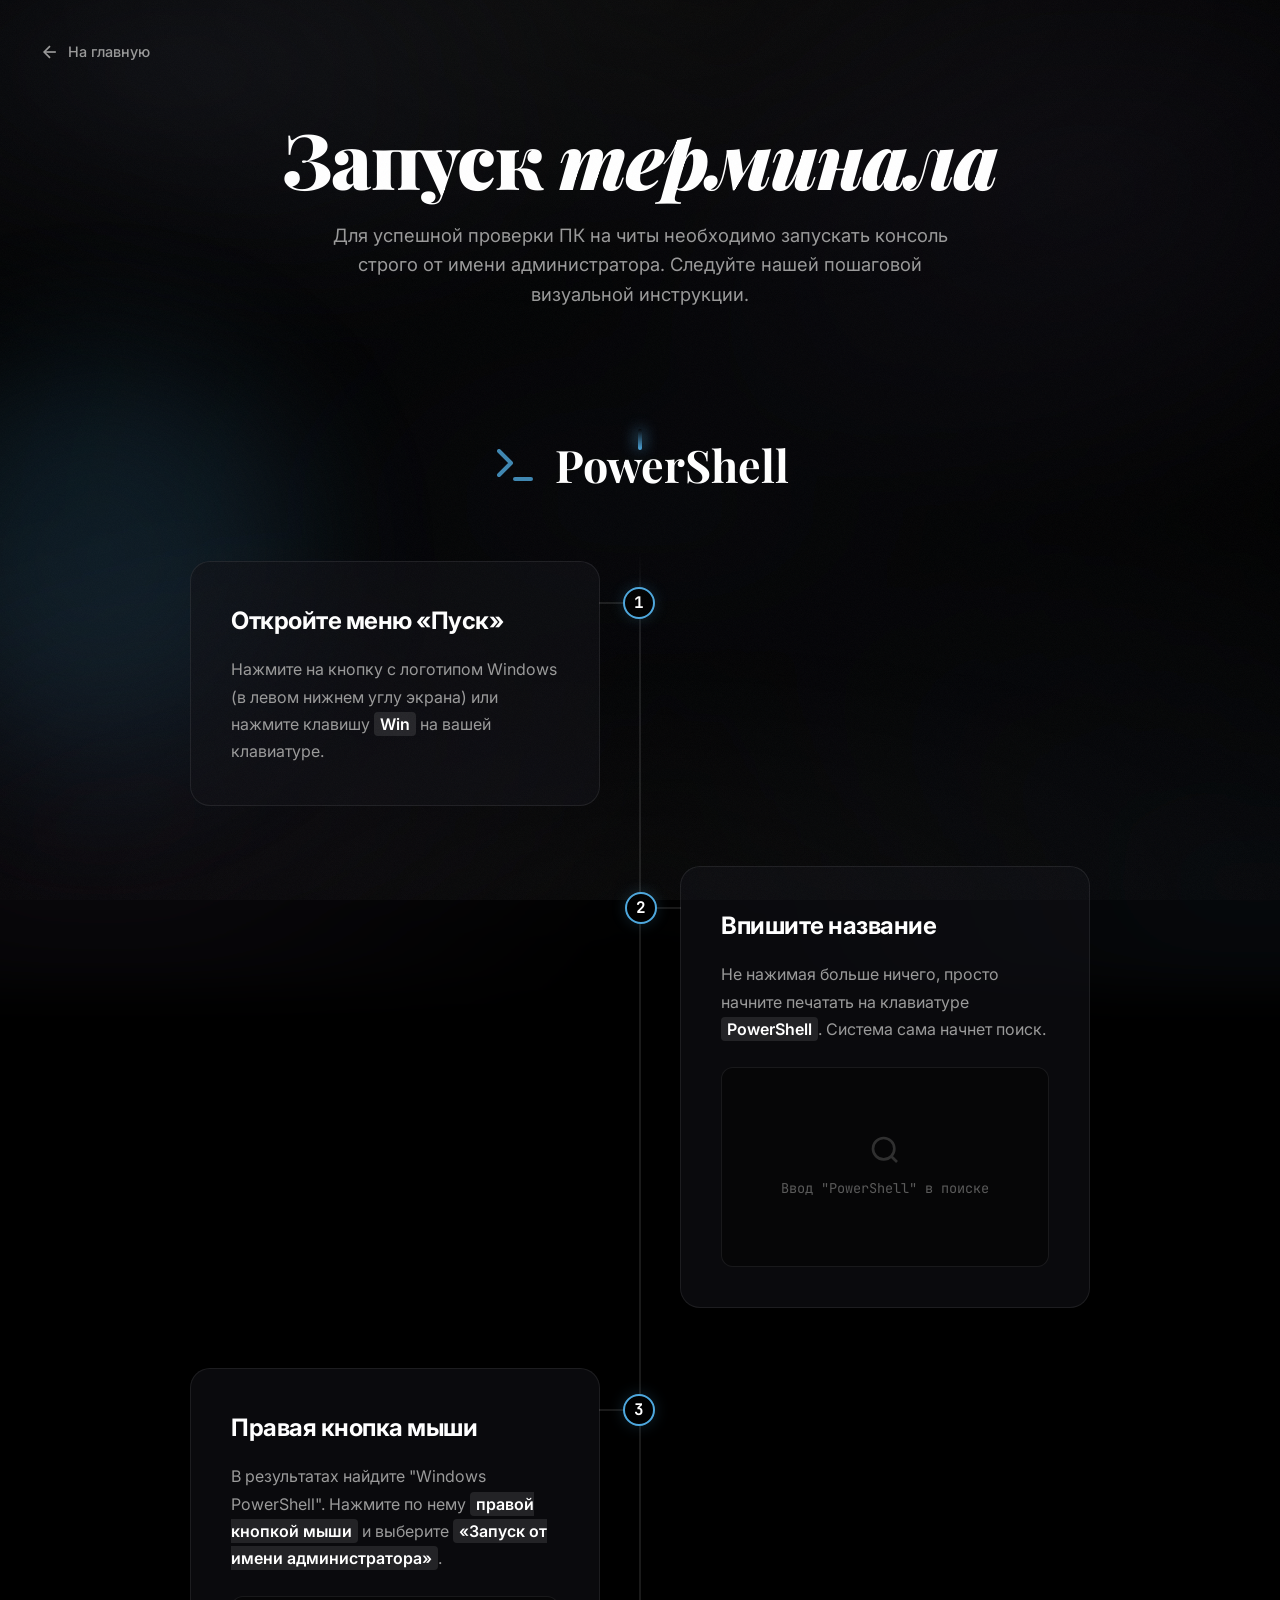
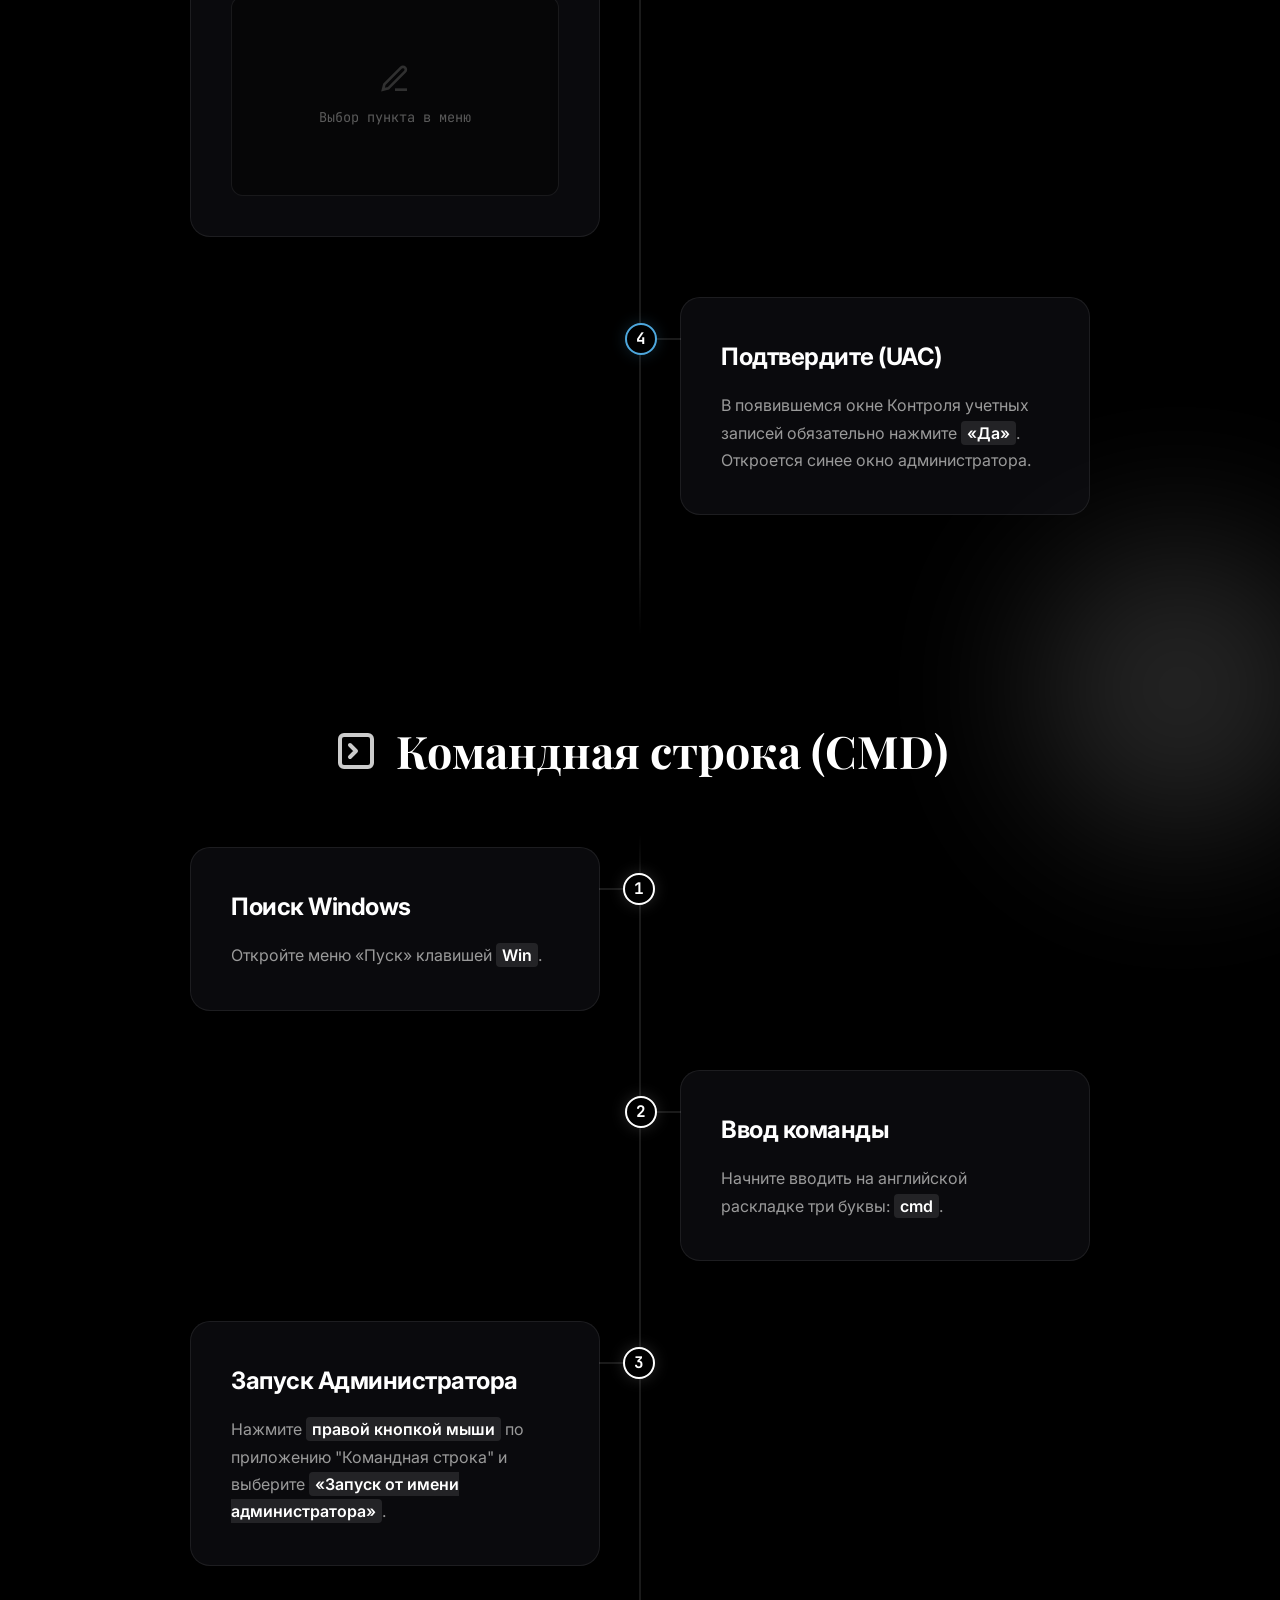
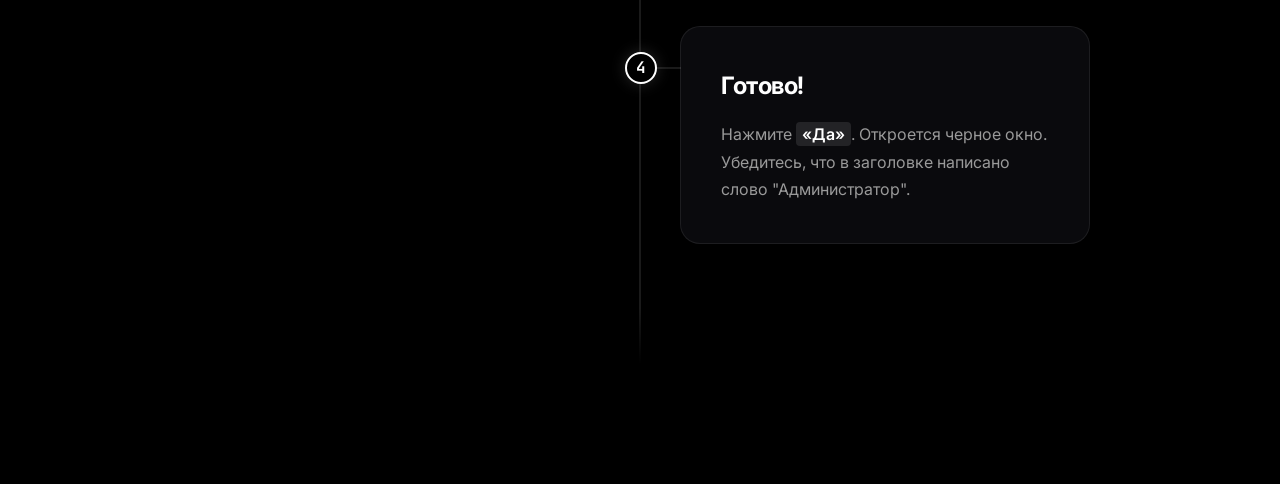
==== commit 2f0edc18: "Add files via upload" ====
--- a/tutorial.html
+++ b/tutorial.html
@@ -9,115 +9,318 @@
     <link href="https://fonts.googleapis.com/css2?family=Inter:wght@300;400;500;600;700&family=Playfair+Display:ital,wght@0,700;0,900;1,700;1,900&family=JetBrains+Mono:wght@400;500&display=swap" rel="stylesheet">
     <link rel="stylesheet" href="style.css">
     <style>
-        .tutorial-header { text-align: center; padding: 120px 24px 60px; }
-        .tutorial-title { font-family: var(--serif); font-size: clamp(2.5rem, 5vw, 4.5rem); font-weight: 900; margin-bottom: 24px; line-height: 1; }
-        .tutorial-desc { font-size: 1.1rem; color: var(--grey); max-width: 600px; margin: 0 auto; line-height: 1.6; }
-        .back-link { display: inline-flex; align-items: center; gap: 8px; color: var(--grey); text-decoration: none; font-size: 0.9rem; transition: color 0.2s; position: absolute; top: 40px; left: 40px; z-index: 10; }
-        .back-link:hover { color: white; }
-        
+        body { overflow-x: hidden; }
+        
+        .tutorial-header { text-align: center; padding: 120px 24px 80px; position: relative; }
+        .tutorial-title { font-family: var(--serif); font-size: clamp(3rem, 6vw, 5rem); font-weight: 900; margin-bottom: 24px; line-height: 1; letter-spacing: -1px; animation: fadeSlideDown 0.8s var(--ease) both; }
+        .tutorial-desc { font-size: 1.15rem; color: var(--grey); max-width: 650px; margin: 0 auto; line-height: 1.6; animation: fadeSlideDown 0.8s var(--ease) 0.1s both; }
+        .back-link { display: inline-flex; align-items: center; gap: 8px; color: var(--grey); text-decoration: none; font-size: 0.9rem; transition: color 0.3s, transform 0.3s; position: absolute; top: 40px; left: 40px; z-index: 10; font-weight: 500; }
+        .back-link:hover { color: white; transform: translateX(-4px); }
+        
+        /* Floating background orbs for tutorial */
+        .tut-orb { position: absolute; border-radius: 50%; filter: blur(80px); opacity: 0.15; z-index: -1; animation: floatOrb 10s ease-in-out infinite alternate; }
+        .tut-orb-1 { width: 400px; height: 400px; background: #4ea8de; top: 10%; left: -100px; }
+        .tut-orb-2 { width: 300px; height: 300px; background: #ffffff; top: 60%; right: -50px; animation-delay: -5s; }
+
+        @keyframes fadeSlideDown {
+            from { opacity: 0; transform: translateY(-30px); }
+            to { opacity: 1; transform: translateY(0); }
+        }
+        @keyframes floatOrb {
+            from { transform: translate(0, 0); }
+            to { transform: translate(50px, 50px); }
+        }
+        @keyframes stepReveal {
+            from { opacity: 0; transform: translateY(50px) scale(0.95); filter: blur(10px); }
+            to { opacity: 1; transform: translateY(0) scale(1); filter: blur(0); }
+        }
+        
+        .shell-section { margin-top: 40px; position: relative; padding-bottom: 60px; }
+        .shell-section-title { 
+            text-align: center; font-family: var(--serif); font-size: 2.8rem; margin-bottom: 60px; 
+            display: flex; align-items: center; justify-content: center; gap: 16px;
+        }
+        .shell-icon-large { width: 48px; height: 48px; opacity: 0.8; }
+
+        /* The central timeline */
+        .timeline {
+            position: absolute; top: 120px; bottom: 0; left: 50%; width: 2px;
+            background: linear-gradient(to bottom, transparent, rgba(255,255,255,0.1) 5%, rgba(255,255,255,0.1) 95%, transparent);
+            transform: translateX(-50%); z-index: 0;
+        }
+        /* A glowing dot that travels down the timeline based on scroll */
+        .timeline-progress {
+            position: absolute; top: 0; left: 50%; width: 4px; height: 0;
+            background: linear-gradient(to bottom, transparent, var(--theme-color, white));
+            transform: translateX(-50%);
+            box-shadow: 0 0 15px var(--theme-color, white);
+            border-radius: 4px;
+            transition: height 0.1s;
+        }
+
+        .steps-container { position: relative; z-index: 1; max-width: 900px; margin: 0 auto; }
+        
+        .step-wrapper {
+            display: flex; justify-content: flex-end; width: 100%; margin-bottom: 60px;
+            opacity: 0; /* for IntersectionObserver */
+        }
+        .step-wrapper.left { justify-content: flex-start; }
+        .step-wrapper.visible { animation: stepReveal 0.8s cubic-bezier(0.16, 1, 0.3, 1) forwards; }
+
         .step-card {
-            background: var(--bg3); backdrop-filter: blur(10px); -webkit-backdrop-filter: blur(10px);
-            border: 1px solid var(--border); border-radius: 16px;
-            padding: 40px; margin-bottom: 32px; max-width: 800px; margin-left: auto; margin-right: auto;
-            position: relative;
-        }
-        .step-card:hover { border-color: var(--border2); }
+            width: calc(50% - 40px);
+            background: var(--bg3); backdrop-filter: blur(16px); -webkit-backdrop-filter: blur(16px);
+            border: 1px solid var(--border); border-radius: 20px;
+            padding: 40px; position: relative;
+            transition: transform 0.4s var(--ease), border-color 0.4s var(--ease), box-shadow 0.4s var(--ease);
+            isolation: isolate;
+        }
+        .step-card::before {
+            content: ''; position: absolute; inset: 0; border-radius: inherit;
+            background: radial-gradient(800px circle at var(--mouse-x, 50%) var(--mouse-y, 50%), rgba(255,255,255,0.06), transparent 40%);
+            z-index: -1; opacity: 0; transition: opacity 0.4s; pointer-events: none;
+        }
+        .step-card:hover { 
+            transform: translateY(-8px); border-color: var(--border2); 
+            box-shadow: 0 20px 40px rgba(0,0,0,0.5), 0 0 30px var(--theme-color-faded, transparent);
+        }
+        .step-card:hover::before { opacity: 1; }
+
+        /* Connector from card to timeline */
+        .step-connector {
+            position: absolute; top: 40px; width: 40px; height: 2px;
+            background: rgba(255,255,255,0.1);
+        }
+        .step-wrapper.left .step-connector { right: -40px; }
+        .step-wrapper:not(.left) .step-connector { left: -40px; }
+        
         .step-num {
-            position: absolute; top: -20px; left: -20px;
-            width: 50px; height: 50px; background: white; color: black;
+            position: absolute; top: 25px;
+            width: 32px; height: 32px; background: var(--bg); border: 2px solid var(--theme-color, white); color: white;
             border-radius: 50%; display: flex; align-items: center; justify-content: center;
-            font-family: var(--serif); font-size: 1.5rem; font-weight: 900;
-            box-shadow: 0 10px 20px rgba(255,255,255,0.2);
-        }
-        .step-title { font-size: 1.4rem; font-weight: 700; margin-bottom: 16px; color: white; }
-        .step-text { font-size: 1rem; color: var(--grey); line-height: 1.8; margin-bottom: 24px; }
-        .step-text strong { color: white; }
+            font-family: var(--mono); font-size: 1rem; font-weight: 700;
+            box-shadow: 0 0 15px var(--theme-color-faded, transparent);
+            z-index: 2; transition: transform 0.3s var(--ease), background 0.3s var(--ease);
+        }
+        /* Place number exactly on the timeline */
+        .step-wrapper.left .step-num { right: -56px; }
+        .step-wrapper:not(.left) .step-num { left: -56px; }
+        
+        .step-card:hover .step-num { transform: scale(1.2); background: var(--theme-color, white); color: black; }
+
+        .step-title { font-size: 1.5rem; font-weight: 700; margin-bottom: 16px; color: white; letter-spacing: -0.5px; }
+        .step-text { font-size: 1rem; color: var(--grey); line-height: 1.7; margin-bottom: 0; }
+        .step-text strong { color: white; background: rgba(255,255,255,0.1); padding: 2px 6px; border-radius: 4px; font-weight: 600; }
+        
         .step-img-placeholder {
-            width: 100%; height: 200px; border-radius: 8px;
-            background: rgba(255,255,255,0.05); border: 1px dashed rgba(255,255,255,0.2);
-            display: flex; align-items: center; justify-content: center;
-            color: var(--grey2); font-family: var(--mono); font-size: 0.9rem;
-            margin-top: 20px;
-        }
-        .shell-section { margin-top: 80px; }
-        .shell-section-title { text-align: center; font-family: var(--serif); font-size: 2.5rem; margin-bottom: 40px; }
+            width: 100%; height: 200px; border-radius: 12px;
+            background: rgba(0,0,0,0.4); border: 1px solid rgba(255,255,255,0.08);
+            display: flex; align-items: center; justify-content: center; flex-direction: column; gap: 12px;
+            color: var(--grey2); font-family: var(--mono); font-size: 0.85rem;
+            margin-top: 24px; position: relative; overflow: hidden;
+        }
+        .step-img-placeholder::after {
+            content: ''; position: absolute; inset: 0;
+            background: linear-gradient(90deg, transparent, rgba(255,255,255,0.05), transparent);
+            transform: translateX(-100%);
+            animation: shimmer 3s infinite;
+        }
+        .step-img-icon { width: 32px; height: 32px; opacity: 0.5; }
+
+        /* Specific theme colors */
+        #powershell-section { --theme-color: #4ea8de; --theme-color-faded: rgba(78, 168, 222, 0.2); }
+        #cmd-section { --theme-color: #ffffff; --theme-color-faded: rgba(255, 255, 255, 0.15); }
+
+        @media (max-width: 900px) {
+            .timeline, .timeline-progress, .step-connector { display: none; }
+            .step-wrapper { justify-content: center !important; }
+            .step-card { width: 100%; max-width: 600px; padding: 32px 24px 24px; margin-top: 20px; }
+            .step-num { 
+                top: -20px !important; left: 24px !important; right: auto !important; 
+                width: 40px; height: 40px; font-size: 1.2rem; background: var(--theme-color, white); color: black;
+            }
+            .tutorial-title { font-size: 2.5rem; }
+        }
     </style>
 </head>
 <body>
     <div class="noise"></div>
+    <div class="tut-orb tut-orb-1"></div>
+    <div class="tut-orb tut-orb-2"></div>
 
     <a href="index.html" class="back-link">
         <svg width="20" height="20" viewBox="0 0 24 24" fill="none" stroke="currentColor" stroke-width="2"><line x1="19" y1="12" x2="5" y2="12"></line><polyline points="12 19 5 12 12 5"></polyline></svg>
-        Вернуться на главную
+        На главную
     </a>
 
     <header class="tutorial-header">
-        <h1 class="tutorial-title">Как запустить <em>терминал</em></h1>
-        <p class="tutorial-desc">Для успешной проверки ПК на читы необходимо запускать консоль строго от имени администратора. Следуйте нашей подробной инструкции.</p>
+        <h1 class="tutorial-title">Запуск <em>терминала</em></h1>
+        <p class="tutorial-desc">Для успешной проверки ПК на читы необходимо запускать консоль строго от имени администратора. Следуйте нашей пошаговой визуальной инструкции.</p>
     </header>
 
     <div class="container">
+        
         <!-- PowerShell -->
-        <div class="shell-section">
-            <h2 class="shell-section-title">Запуск PowerShell</h2>
+        <div class="shell-section" id="powershell-section">
+            <h2 class="shell-section-title">
+                <svg class="shell-icon-large" viewBox="0 0 24 24" fill="none" stroke="#4ea8de" stroke-width="2" stroke-linecap="round" stroke-linejoin="round"><polyline points="4 17 10 11 4 5"></polyline><line x1="12" y1="19" x2="20" y2="19"></line></svg>
+                PowerShell
+            </h2>
             
-            <div class="step-card">
-                <div class="step-num">1</div>
-                <h3 class="step-title">Откройте меню «Пуск»</h3>
-                <p class="step-text">Нажмите на кнопку с логотипом Windows (обычно в левом нижнем углу экрана) или нажмите клавишу <strong>Windows (Win)</strong> на вашей клавиатуре.</p>
-            </div>
-
-            <div class="step-card">
-                <div class="step-num">2</div>
-                <h3 class="step-title">Впишите название программы</h3>
-                <p class="step-text">Не нажимая больше ничего, просто начните печатать на клавиатуре слово <strong>PowerShell</strong>. Система сама начнет поиск и покажет результаты.</p>
-                <div class="step-img-placeholder">[ Иллюстрация: Ввод "PowerShell" в поиске Windows ]</div>
-            </div>
-
-            <div class="step-card">
-                <div class="step-num">3</div>
-                <h3 class="step-title">Запуск от имени Администратора</h3>
-                <p class="step-text">В результатах поиска вы увидите "Windows PowerShell". <strong>Не кликайте по нему левой кнопкой мыши!</strong> Нажмите по нему <strong>правой кнопкой мыши</strong> и в появившемся контекстном меню выберите пункт <strong>«Запуск от имени администратора»</strong>.</p>
-                <p class="step-text"><em>Альтернативный способ:</em> В правой части меню поиска (если у вас Windows 10/11) уже есть кнопка «Запуск от имени администратора». Можете нажать на нее левой кнопкой.</p>
-                <div class="step-img-placeholder">[ Иллюстрация: Клик ПКМ -> Запуск от имени администратора ]</div>
-            </div>
-
-            <div class="step-card">
-                <div class="step-num">4</div>
-                <h3 class="step-title">Подтвердите разрешение (UAC)</h3>
-                <p class="step-text">Появится окно Контроля учетных записей с вопросом: "Разрешить этому приложению вносить изменения на вашем устройстве?". Обязательно нажмите <strong>«Да»</strong>.</p>
-                <p class="step-text">Откроется синее окно (или черное, в зависимости от настроек) — это и есть PowerShell. Если в заголовке окна написано "Администратор: Windows PowerShell", вы все сделали верно!</p>
+            <div class="timeline"></div>
+            <div class="timeline-progress" id="ps-progress"></div>
+
+            <div class="steps-container">
+                <div class="step-wrapper left">
+                    <div class="step-card">
+                        <div class="step-connector"></div>
+                        <div class="step-num">1</div>
+                        <h3 class="step-title">Откройте меню «Пуск»</h3>
+                        <p class="step-text">Нажмите на кнопку с логотипом Windows (в левом нижнем углу экрана) или нажмите клавишу <strong>Win</strong> на вашей клавиатуре.</p>
+                    </div>
+                </div>
+
+                <div class="step-wrapper right">
+                    <div class="step-card">
+                        <div class="step-connector"></div>
+                        <div class="step-num">2</div>
+                        <h3 class="step-title">Впишите название</h3>
+                        <p class="step-text">Не нажимая больше ничего, просто начните печатать на клавиатуре <strong>PowerShell</strong>. Система сама начнет поиск.</p>
+                        <div class="step-img-placeholder">
+                            <svg class="step-img-icon" viewBox="0 0 24 24" fill="none" stroke="currentColor" stroke-width="2"><circle cx="11" cy="11" r="8"></circle><line x1="21" y1="21" x2="16.65" y2="16.65"></line></svg>
+                            Ввод "PowerShell" в поиске
+                        </div>
+                    </div>
+                </div>
+
+                <div class="step-wrapper left">
+                    <div class="step-card">
+                        <div class="step-connector"></div>
+                        <div class="step-num">3</div>
+                        <h3 class="step-title">Правая кнопка мыши</h3>
+                        <p class="step-text">В результатах найдите "Windows PowerShell". Нажмите по нему <strong>правой кнопкой мыши</strong> и выберите <strong>«Запуск от имени администратора»</strong>.</p>
+                        <div class="step-img-placeholder">
+                            <svg class="step-img-icon" viewBox="0 0 24 24" fill="none" stroke="currentColor" stroke-width="2"><path d="M12 20h9"></path><path d="M16.5 3.5a2.121 2.121 0 0 1 3 3L7 19l-4 1 1-4L16.5 3.5z"></path></svg>
+                            Выбор пункта в меню
+                        </div>
+                    </div>
+                </div>
+
+                <div class="step-wrapper right">
+                    <div class="step-card">
+                        <div class="step-connector"></div>
+                        <div class="step-num">4</div>
+                        <h3 class="step-title">Подтвердите (UAC)</h3>
+                        <p class="step-text">В появившемся окне Контроля учетных записей обязательно нажмите <strong>«Да»</strong>. Откроется синее окно администратора.</p>
+                    </div>
+                </div>
             </div>
         </div>
 
         <!-- CMD -->
-        <div class="shell-section" style="margin-bottom: 120px;">
-            <h2 class="shell-section-title">Запуск Командной строки (CMD)</h2>
+        <div class="shell-section" id="cmd-section" style="margin-bottom: 120px; margin-top: 80px;">
+            <h2 class="shell-section-title">
+                <svg class="shell-icon-large" viewBox="0 0 24 24" fill="none" stroke="#ffffff" stroke-width="2" stroke-linecap="round" stroke-linejoin="round"><rect x="4" y="4" width="16" height="16" rx="2" ry="2"></rect><polyline points="9 9 12 12 9 15"></polyline></svg>
+                Командная строка (CMD)
+            </h2>
             
-            <div class="step-card">
-                <div class="step-num">1</div>
-                <h3 class="step-title">Откройте меню «Пуск»</h3>
-                <p class="step-text">Так же, как и в случае с PowerShell, нажмите на кнопку <strong>Windows</strong> на клавиатуре или на иконку в левом нижнем углу.</p>
-            </div>
-
-            <div class="step-card">
-                <div class="step-num">2</div>
-                <h3 class="step-title">Впишите "cmd"</h3>
-                <p class="step-text">Начните вводить на английской раскладке три буквы: <strong>cmd</strong>. В поиске появится приложение "Командная строка".</p>
-            </div>
-
-            <div class="step-card">
-                <div class="step-num">3</div>
-                <h3 class="step-title">Запуск от имени Администратора</h3>
-                <p class="step-text">Нажмите <strong>правой кнопкой мыши</strong> по "Командная строка" и выберите <strong>«Запуск от имени администратора»</strong>.</p>
-            </div>
-
-            <div class="step-card">
-                <div class="step-num">4</div>
-                <h3 class="step-title">Готово!</h3>
-                <p class="step-text">Согласитесь в окне с предупреждением (кнопка "Да"). Откроется черное окно. Убедитесь, что в самом верху окна (в заголовке) написано слово "Администратор". Теперь вы можете вводить команды.</p>
+            <div class="timeline"></div>
+            <div class="timeline-progress" id="cmd-progress"></div>
+
+            <div class="steps-container">
+                <div class="step-wrapper left">
+                    <div class="step-card">
+                        <div class="step-connector"></div>
+                        <div class="step-num">1</div>
+                        <h3 class="step-title">Поиск Windows</h3>
+                        <p class="step-text">Откройте меню «Пуск» клавишей <strong>Win</strong>.</p>
+                    </div>
+                </div>
+
+                <div class="step-wrapper right">
+                    <div class="step-card">
+                        <div class="step-connector"></div>
+                        <div class="step-num">2</div>
+                        <h3 class="step-title">Ввод команды</h3>
+                        <p class="step-text">Начните вводить на английской раскладке три буквы: <strong>cmd</strong>.</p>
+                    </div>
+                </div>
+
+                <div class="step-wrapper left">
+                    <div class="step-card">
+                        <div class="step-connector"></div>
+                        <div class="step-num">3</div>
+                        <h3 class="step-title">Запуск Администратора</h3>
+                        <p class="step-text">Нажмите <strong>правой кнопкой мыши</strong> по приложению "Командная строка" и выберите <strong>«Запуск от имени администратора»</strong>.</p>
+                    </div>
+                </div>
+
+                <div class="step-wrapper right">
+                    <div class="step-card">
+                        <div class="step-connector"></div>
+                        <div class="step-num">4</div>
+                        <h3 class="step-title">Готово!</h3>
+                        <p class="step-text">Нажмите <strong>«Да»</strong>. Откроется черное окно. Убедитесь, что в заголовке написано слово "Администратор".</p>
+                    </div>
+                </div>
             </div>
         </div>
     </div>
+
+    <script>
+        document.addEventListener('DOMContentLoaded', () => {
+            // Reveal animations for steps
+            const observer = new IntersectionObserver((entries) => {
+                entries.forEach(entry => {
+                    if (entry.isIntersecting) {
+                        entry.target.classList.add('visible');
+                    }
+                });
+            }, { threshold: 0.2, rootMargin: '0px 0px -100px 0px' });
+
+            document.querySelectorAll('.step-wrapper').forEach(el => observer.observe(el));
+
+            // Mouse tracking for card glow effect
+            document.querySelectorAll('.step-card').forEach(card => {
+                card.addEventListener('mousemove', e => {
+                    const rect = card.getBoundingClientRect();
+                    const x = e.clientX - rect.left;
+                    const y = e.clientY - rect.top;
+                    card.style.setProperty('--mouse-x', `${x}px`);
+                    card.style.setProperty('--mouse-y', `${y}px`);
+                });
+            });
+
+            // Timeline progress scroll effect
+            function updateTimeline(sectionId, progressId) {
+                const section = document.getElementById(sectionId);
+                const progress = document.getElementById(progressId);
+                if (!section || !progress) return;
+
+                const rect = section.getBoundingClientRect();
+                const windowHeight = window.innerHeight;
+                
+                // Calculate how much of the section has been scrolled past the middle of the screen
+                const start = rect.top - (windowHeight / 2);
+                const end = rect.bottom - (windowHeight / 2);
+                const total = rect.height;
+                
+                let percentage = 0;
+                if (start < 0) {
+                    percentage = Math.min(100, Math.max(0, (Math.abs(start) / total) * 100));
+                }
+                
+                progress.style.height = `${percentage}%`;
+            }
+
+            window.addEventListener('scroll', () => {
+                updateTimeline('powershell-section', 'ps-progress');
+                updateTimeline('cmd-section', 'cmd-progress');
+            });
+            // Initial call
+            updateTimeline('powershell-section', 'ps-progress');
+            updateTimeline('cmd-section', 'cmd-progress');
+        });
+    </script>
 </body>
 </html>
--- a/style.css
+++ b/style.css
@@ -151,7 +151,7 @@
 
 /* Nav menu */
 .nav-menu {
-    display: flex; align-items: center; gap: 40px;
+    display: flex; align-items: center; gap: clamp(18px, 2.6vw, 34px);
 }
 .nav-link {
     font-size: 0.875rem; font-weight: 500; color: var(--grey);
@@ -243,48 +243,9 @@
 .hero-center {
     text-align: center;
     position: relative; z-index: 2;
-    padding: calc(var(--nav-h) + 60px) 24px 80px;
+    padding: calc(var(--nav-h) + 86px) 24px 80px;
     display: flex; flex-direction: column; align-items: center;
-}
-
-/* Floating card */
-.hero-card {
-    width: 140px; height: 140px;
-    margin-bottom: 48px;
-    animation: heroCardFloat 6s ease-in-out infinite;
-    position: relative;
-}
-.hero-card-inner {
-    width: 100%; height: 100%;
-    background: linear-gradient(135deg, #1a1a1a 0%, #2a2a2a 100%);
-    border-radius: 28px;
-    display: flex; flex-direction: column; align-items: center; justify-content: center; gap: 8px;
-    border: 1px solid rgba(255,255,255,0.15);
-    box-shadow: 0 30px 60px rgba(0,0,0,0.5), inset 0 1px 0 rgba(255,255,255,0.1);
-    position: relative; overflow: hidden;
-    transform: rotate(-6deg);
-    transition: transform 0.3s var(--ease-spring);
-}
-.hero-card:hover .hero-card-inner { transform: rotate(0deg) scale(1.05); }
-.hero-card-glow {
-    position: absolute; inset: -50%;
-    background: radial-gradient(circle, rgba(255,255,255,0.06) 0%, transparent 70%);
-    animation: rotateSlow 8s linear infinite;
-}
-.hero-card-icon { width: 48px; height: 48px; position: relative; z-index: 1; }
-.hero-card-label {
-    font-size: 0.7rem; font-weight: 600; letter-spacing: 2px;
-    color: rgba(255,255,255,0.5); text-transform: uppercase;
-    position: relative; z-index: 1;
-}
-
-@keyframes heroCardFloat {
-    0%, 100% { transform: translateY(0px) rotate(-3deg); }
-    50% { transform: translateY(-20px) rotate(3deg); }
-}
-@keyframes rotateSlow {
-    from { transform: rotate(0deg); }
-    to { transform: rotate(360deg); }
+    width: min(100%, 980px);
 }
 
 /* Shimmer text effect */
@@ -328,13 +289,18 @@
 .hero-desc {
     font-size: 1rem;
     color: var(--grey);
-    max-width: 500px;
-    margin-bottom: 48px;
+    max-width: 620px;
+    margin-bottom: 28px;
     animation: fadeIn 1s var(--ease) 0.3s both;
 }
 
 /* CTA button */
-.hero-cta { animation: fadeIn 1s var(--ease) 0.5s both; }
+.hero-actions {
+    display: flex; align-items: center; justify-content: center;
+    gap: 12px; flex-wrap: wrap;
+    margin-bottom: 28px;
+    animation: fadeIn 1s var(--ease) 0.5s both;
+}
 .cta-btn {
     display: inline-flex; align-items: center; gap: 10px;
     padding: 14px 28px;
@@ -355,9 +321,98 @@
 }
 .cta-btn:hover::before { transform: scaleX(1); }
 .cta-btn:hover { border-color: rgba(255,255,255,0.6); }
+.cta-primary {
+    background: rgba(255,255,255,0.92);
+    color: #050506;
+    border-color: rgba(255,255,255,0.92);
+    box-shadow: 0 18px 45px rgba(255,255,255,0.08);
+}
+.cta-primary::before { background: rgba(0,0,0,0.08); }
+.cta-secondary {
+    background: rgba(16,18,24,0.54);
+    border-color: rgba(255,255,255,0.14);
+    color: rgba(255,255,255,0.78);
+}
 .cta-icon { font-size: 0.75rem; animation: spin 4s linear infinite; display: inline-block; }
 
 @keyframes spin { to { transform: rotate(360deg); } }
+
+.hero-console {
+    width: min(100%, 660px);
+    margin-top: 6px;
+    background:
+        linear-gradient(135deg, rgba(103,232,249,0.10), transparent 38%),
+        linear-gradient(180deg, rgba(255,255,255,0.08), rgba(255,255,255,0.025));
+    border: 1px solid rgba(255,255,255,0.14);
+    border-radius: 18px;
+    overflow: hidden;
+    box-shadow: 0 26px 70px rgba(0,0,0,0.45);
+    backdrop-filter: blur(18px);
+    -webkit-backdrop-filter: blur(18px);
+    text-align: left;
+    animation: fadeIn 1s var(--ease) 0.65s both;
+}
+.hero-console-top {
+    display: flex; align-items: center; gap: 8px;
+    padding: 13px 16px;
+    border-bottom: 1px solid rgba(255,255,255,0.08);
+    color: rgba(255,255,255,0.58);
+    font-size: 0.76rem; font-weight: 650;
+}
+.console-dot {
+    width: 8px; height: 8px; border-radius: 50%;
+    background: rgba(255,255,255,0.25);
+}
+.console-dot:nth-child(1) { background: rgba(248,113,113,0.75); }
+.console-dot:nth-child(2) { background: rgba(251,191,36,0.72); }
+.console-dot:nth-child(3) { background: rgba(74,222,128,0.72); }
+.console-title { margin-left: auto; letter-spacing: 0.05em; text-transform: uppercase; }
+.hero-console-body {
+    display: flex; gap: 12px;
+    padding: 18px 18px 16px;
+    font-family: var(--mono);
+    font-size: clamp(0.72rem, 1.7vw, 0.9rem);
+    overflow-x: auto;
+    scrollbar-width: none;
+    -webkit-mask-image: linear-gradient(90deg, #000 0%, #000 86%, transparent 100%);
+            mask-image: linear-gradient(90deg, #000 0%, #000 86%, transparent 100%);
+}
+.hero-console-body::-webkit-scrollbar { display: none; }
+.console-prompt { color: #67e8f9; flex-shrink: 0; }
+.console-command {
+    color: rgba(255,255,255,0.86);
+    white-space: nowrap;
+    min-height: 1.6em;
+}
+.console-caret {
+    width: 8px;
+    height: 1.35em;
+    margin-left: -4px;
+    background: rgba(103,232,249,0.86);
+    box-shadow: 0 0 16px rgba(103,232,249,0.35);
+    animation: caretBlink 0.9s steps(2, start) infinite;
+    flex-shrink: 0;
+}
+@keyframes caretBlink {
+    0%, 48% { opacity: 1; }
+    49%, 100% { opacity: 0; }
+}
+.hero-console-signals {
+    display: flex; flex-wrap: wrap; gap: 8px;
+    padding: 0 18px 18px;
+}
+.hero-console-signals span {
+    font-size: 0.72rem; font-weight: 700;
+    color: rgba(255,255,255,0.72);
+    border: 1px solid rgba(255,255,255,0.10);
+    border-radius: 999px;
+    padding: 6px 10px;
+    background: rgba(255,255,255,0.04);
+    max-width: 100%;
+    overflow: hidden;
+    text-overflow: ellipsis;
+    white-space: nowrap;
+}
 
 /* Scroll hint */
 .hero-scroll-hint {
@@ -560,6 +615,7 @@
     margin-bottom: 40px;
 }
 .cat-tab {
+    display: inline-flex; align-items: center; gap: 8px;
     padding: 8px 18px;
     font-size: 0.8rem; font-weight: 500; letter-spacing: 0.5px;
     background: transparent;
@@ -569,6 +625,21 @@
 }
 .cat-tab:hover { border-color: var(--border2); color: white; }
 .cat-tab.active { border-color: rgba(255,255,255,0.5); color: white; background: rgba(255,255,255,0.06); }
+.cat-count {
+    display: inline-flex; align-items: center; justify-content: center;
+    min-width: 22px; height: 20px;
+    padding: 0 6px;
+    border-radius: 999px;
+    background: rgba(255,255,255,0.08);
+    color: rgba(255,255,255,0.72);
+    font-family: var(--mono);
+    font-size: 0.68rem;
+    letter-spacing: 0;
+}
+.cat-tab.active .cat-count {
+    background: rgba(103,232,249,0.16);
+    color: #a5f3fc;
+}
 
 /* Commands list */
 .commands-list {
@@ -745,6 +816,23 @@
     background: rgba(255,255,255,0.04);
     border-color: rgba(255,255,255,0.2);
 }
+.cmd-meta-row {
+    display: flex; align-items: center; justify-content: space-between;
+    gap: 12px;
+    margin-top: 12px;
+}
+.cmd-copy-hint {
+    display: inline-flex; align-items: center;
+    min-height: 28px;
+    padding: 6px 10px;
+    border-radius: 999px;
+    border: 1px solid rgba(255,255,255,0.08);
+    background: rgba(255,255,255,0.035);
+    color: rgba(255,255,255,0.62);
+    font-size: 0.72rem;
+    font-weight: 650;
+}
+.cmd-copy-hint { margin-left: auto; }
 
 /* ============================================================
    ARTIFACTS
@@ -824,10 +912,12 @@
 
 .tutorial-banner {
     display: flex; align-items: center; justify-content: space-between;
-    background: linear-gradient(135deg, rgba(255,255,255,0.06), rgba(255,255,255,0.02));
+    background:
+        radial-gradient(circle at 8% 20%, rgba(103,232,249,0.12), transparent 26%),
+        linear-gradient(135deg, rgba(255,255,255,0.075), rgba(255,255,255,0.025));
     border: 1px solid var(--border2);
     border-radius: 14px;
-    padding: 24px; margin-bottom: 32px;
+    padding: 22px 24px; margin-bottom: 32px;
     text-decoration: none; color: inherit;
     transition: all 0.4s var(--ease);
     position: relative; overflow: hidden;
@@ -840,17 +930,41 @@
     display: flex; align-items: center; gap: 20px;
 }
 .tutorial-icon-wrap {
-    width: 52px; height: 52px; border-radius: 12px;
-    background: rgba(255,255,255,0.1);
+    width: 58px; height: 58px; border-radius: 14px;
+    background: linear-gradient(135deg, rgba(103,232,249,0.14), rgba(255,255,255,0.055));
     display: flex; align-items: center; justify-content: center;
-    color: white; flex-shrink: 0;
+    color: #c8f8ff; flex-shrink: 0;
+    border: 1px solid rgba(103,232,249,0.18);
+    box-shadow: 0 0 28px rgba(103,232,249,0.08);
 }
 .tutorial-icon-wrap svg { width: 24px; height: 24px; }
+.tutorial-eyebrow {
+    display: inline-flex;
+    margin-bottom: 6px;
+    color: #a5f3fc;
+    font-size: 0.68rem;
+    font-weight: 800;
+    letter-spacing: 0.14em;
+    text-transform: uppercase;
+}
 .tutorial-text h3 {
-    font-family: var(--serif); font-size: 1.3rem; margin-bottom: 6px;
+    font-family: var(--serif); font-size: 1.35rem; margin-bottom: 6px;
 }
 .tutorial-text p {
     font-size: 0.9rem; color: var(--grey); line-height: 1.5; margin: 0;
+}
+.tutorial-steps {
+    display: flex; flex-wrap: wrap; gap: 8px;
+    margin-top: 14px;
+}
+.tutorial-steps span {
+    border: 1px solid rgba(255,255,255,0.10);
+    border-radius: 999px;
+    padding: 6px 10px;
+    background: rgba(255,255,255,0.04);
+    color: rgba(255,255,255,0.72);
+    font-size: 0.72rem;
+    font-weight: 700;
 }
 .tutorial-banner-arrow {
     color: rgba(255,255,255,0.5);
@@ -1329,6 +1443,8 @@
     color: inherit;
     cursor: pointer;
     isolation: isolate;
+    transform: translateY(0);
+    transition: transform 0.4s var(--ease), border-color 0.4s var(--ease), box-shadow 0.4s var(--ease);
 }
 
 .support-card::before {
@@ -1349,21 +1465,24 @@
 
 .support-card .support-glow {
     position: absolute;
-    top: -40%;
-    right: -30%;
-    width: 220px;
-    height: 220px;
-    border-radius: 50%;
-    background: radial-gradient(circle, var(--support-color, rgba(255,255,255,0.18)), transparent 70%);
-    filter: blur(8px);
-    opacity: 0.55;
-    transition: opacity 0.5s var(--ease), transform 0.7s var(--ease);
-    z-index: 0;
-    pointer-events: none;
+    top: 50%;
+    left: 0;
+    width: 3px;
+    height: 50%;
+    background: var(--support-color, rgba(255,255,255,0.5));
+    box-shadow: 0 0 15px var(--support-color, transparent);
+    transform: translateY(-50%) scaleY(0);
+    transform-origin: center;
+    transition: transform 0.4s cubic-bezier(0.34, 1.56, 0.64, 1), width 0.4s var(--ease), box-shadow 0.4s var(--ease), opacity 0.4s var(--ease);
+    border-radius: 0 4px 4px 0;
+    opacity: 0;
+    z-index: 10;
 }
 .support-card:hover .support-glow {
-    opacity: 0.95;
-    transform: scale(1.15) translate(-10px, 10px);
+    transform: translateY(-50%) scaleY(1.4);
+    width: 6px;
+    opacity: 1;
+    box-shadow: 0 0 25px var(--support-color, transparent), 0 0 10px rgba(255,255,255,0.4);
 }
 
 .support-icon-wrap {
@@ -1372,18 +1491,74 @@
     border-radius: 14px;
     background: rgba(255,255,255,0.06);
     border: 1px solid rgba(255,255,255,0.1);
+    box-shadow: inset 0 2px 4px rgba(255,255,255,0.05), inset 0 -2px 4px rgba(0,0,0,0.2), 0 4px 10px rgba(0,0,0,0.3);
     display: flex;
     align-items: center;
     justify-content: center;
-    transition: background 0.4s var(--ease), border-color 0.4s var(--ease), transform 0.5s var(--ease-spring);
+    transition: background 0.4s var(--ease), border-color 0.4s var(--ease), transform 0.5s var(--ease-spring), border-radius 0.4s var(--ease), box-shadow 0.4s var(--ease);
     flex-shrink: 0;
-}
+    position: relative;
+    overflow: hidden;
+}
+
+/* Glass/3D highlight layer */
+.support-icon-wrap::after {
+    content: '';
+    position: absolute;
+    inset: 0;
+    background: linear-gradient(135deg, rgba(255,255,255,0.2) 0%, rgba(255,255,255,0) 50%, rgba(0,0,0,0.2) 100%);
+    border-radius: inherit;
+    pointer-events: none;
+    transition: opacity 0.4s var(--ease);
+}
+
 .support-card:hover .support-icon-wrap {
-    background: rgba(255,255,255,0.12);
-    border-color: rgba(255,255,255,0.25);
-    transform: scale(1.08) rotate(-4deg);
-}
-.support-icon-wrap svg { width: 26px; height: 26px; color: #fff; }
+    transform: scale(1.06) rotate(5deg) translateY(-4px);
+    border-radius: 18px;
+    box-shadow: inset 0 2px 4px rgba(255,255,255,0.1), inset 0 -2px 6px rgba(0,0,0,0.4), 0 10px 20px rgba(0,0,0,0.4);
+}
+
+.support-icon-wrap svg { 
+    width: 26px; height: 26px; color: #fff; 
+    transition: color 0.4s var(--ease), transform 0.4s var(--ease); 
+    position: relative; z-index: 2;
+    filter: drop-shadow(0 2px 3px rgba(0,0,0,0.5));
+}
+
+.support-card[data-type="telegram"]:hover .support-icon-wrap svg {
+    color: var(--support-color);
+    animation: tgFly 0.65s cubic-bezier(0.34, 1.56, 0.64, 1) forwards;
+}
+@keyframes tgFly {
+    0% { transform: translate(0, 0); opacity: 1; }
+    40% { transform: translate(14px, -14px) scale(0.8); opacity: 0; }
+    41% { transform: translate(-14px, 14px) scale(0.8); opacity: 0; }
+    100% { transform: translate(0, 0) scale(1.1) rotate(-5deg); opacity: 1; }
+}
+
+.support-card[data-type="discord"]:hover .support-icon-wrap svg {
+    color: var(--support-color);
+    animation: dcShake 0.6s ease-in-out forwards;
+}
+@keyframes dcShake {
+    0% { transform: scale(1) rotate(0deg); }
+    20% { transform: scale(1.1) rotate(-15deg); }
+    40% { transform: scale(1.1) rotate(10deg); }
+    60% { transform: scale(1.1) rotate(-10deg); }
+    80% { transform: scale(1.1) rotate(5deg); }
+    100% { transform: scale(1.1) rotate(-5deg); }
+}
+
+.support-card[data-type="mail"]:hover .support-icon-wrap svg {
+    color: var(--support-color);
+    animation: mailOpen 0.6s cubic-bezier(0.34, 1.56, 0.64, 1) forwards;
+}
+@keyframes mailOpen {
+    0% { transform: scale(1) translateY(0); }
+    30% { transform: scale(1.2, 0.8) translateY(2px); } 
+    60% { transform: scale(0.9, 1.2) translateY(-6px); } 
+    100% { transform: scale(1.1) translateY(0) rotate(-5deg); } 
+}
 
 .support-content {
     display: flex;
@@ -1435,17 +1610,39 @@
 }
 
 /* per-card accents */
-.support-card[data-type="telegram"] { --support-color: rgba(56, 161, 220, 0.55); }
-.support-card[data-type="discord"]  { --support-color: rgba(114, 137, 218, 0.55); }
-.support-card[data-type="mail"]     { --support-color: rgba(220, 180, 100, 0.45); }
-
-.support-card[data-type="telegram"]:hover .support-icon-wrap { box-shadow: 0 0 30px rgba(56,161,220,0.35); }
-.support-card[data-type="discord"]:hover  .support-icon-wrap { box-shadow: 0 0 30px rgba(114,137,218,0.40); }
-.support-card[data-type="mail"]:hover     .support-icon-wrap { box-shadow: 0 0 30px rgba(220,180,100,0.30); }
+.support-card[data-type="telegram"] {
+    --support-color: #2AABEE;
+    --support-color-faded: rgba(42, 171, 238, 0.15);
+}
+.support-card[data-type="discord"]  {
+    --support-color: #5865F2;
+    --support-color-faded: rgba(88, 101, 242, 0.15);
+}
+.support-card[data-type="mail"]     {
+    --support-color: #FBBF24;
+    --support-color-faded: rgba(251, 191, 36, 0.15);
+}
+
+.support-card[data-type="telegram"]:hover .support-icon-wrap { 
+    background: rgba(42, 171, 238, 0.2);
+    border-color: rgba(42, 171, 238, 0.4);
+    box-shadow: inset 0 2px 4px rgba(255,255,255,0.2), inset 0 -2px 6px rgba(0,0,0,0.4), 0 10px 25px rgba(42, 171, 238, 0.4);
+}
+.support-card[data-type="discord"]:hover  .support-icon-wrap { 
+    background: rgba(88, 101, 242, 0.2);
+    border-color: rgba(88, 101, 242, 0.4);
+    box-shadow: inset 0 2px 4px rgba(255,255,255,0.2), inset 0 -2px 6px rgba(0,0,0,0.4), 0 10px 25px rgba(88, 101, 242, 0.4);
+}
+.support-card[data-type="mail"]:hover     .support-icon-wrap { 
+    background: rgba(251, 191, 36, 0.2);
+    border-color: rgba(251, 191, 36, 0.4);
+    box-shadow: inset 0 2px 4px rgba(255,255,255,0.2), inset 0 -2px 6px rgba(0,0,0,0.4), 0 10px 25px rgba(251, 191, 36, 0.4);
+}
 
 .support-card:hover {
     border-color: var(--border2);
-    box-shadow: 0 24px 50px rgba(0,0,0,0.5);
+    box-shadow: 0 24px 50px rgba(0,0,0,0.5), 0 0 40px var(--support-color-faded, transparent);
+    transform: translateY(-8px);
 }
 
 /* ============================================================
@@ -1467,8 +1664,20 @@
     .stats-inner { gap: 24px; }
     .stat-sep { display: none; }
     .section { padding: 80px 0; }
-    .hero-card { width: 110px; height: 110px; }
-
+    .hero-center { padding: calc(var(--nav-h) + 60px) 20px 48px; }
+    .hero-title {
+        font-size: clamp(2.9rem, 8vw, 4.5rem);
+        margin-bottom: 22px;
+    }
+    .hero-desc {
+        margin-bottom: 22px;
+        max-width: 560px;
+    }
+    .hero-actions { width: 100%; }
+    .cta-btn { justify-content: center; }
+    .hero-actions { margin-bottom: 18px; }
+    .hero-console { border-radius: 14px; }
+    .hero-scroll-hint { margin-top: 34px; }
     /* Slimmer chain on tablet-ish widths */
     .chain {
         width: 1px;
@@ -1487,6 +1696,15 @@
 @media (max-width: 480px) {
     .nav-inner { padding: 0 20px; }
     .container { padding: 0 20px; }
+    .hero-title { letter-spacing: -1px; }
+    .hero-title {
+        font-size: clamp(2.65rem, 15vw, 3.6rem);
+        margin-bottom: 18px;
+    }
+    .hero-desc { font-size: 0.92rem; }
+    .hero-actions { flex-direction: column; align-items: stretch; }
+    .hero-console-body { padding: 16px 14px 14px; }
+    .hero-console-top, .hero-console-signals { padding-left: 14px; padding-right: 14px; }
     .shell-tabs { width: 100%; }
     .shell-tab { flex: 1; text-align: center; }
     .cmd-toolbar { flex-direction: column; align-items: stretch; }
@@ -1507,6 +1725,12 @@
     }
     .artifacts-grid { grid-template-columns: 1fr; }
     .partners-grid { grid-template-columns: 1fr; }
+    .cmd-header { padding: 18px 16px; }
+    .cmd-header-left { gap: 10px; }
+    .cmd-badge { display: none; }
+    .cmd-body-inner { padding: 16px; }
+    .cmd-meta-row { flex-direction: column; align-items: flex-start; }
+    .cmd-copy-hint { margin-left: 0; }
     .support-card { padding: 24px; min-height: 200px; }
     .support-title { font-size: 1.4rem; }
 }
@@ -1516,7 +1740,6 @@
     body::before { animation: none; }
     .tilt { transition: border-color 0.3s, box-shadow 0.3s; transform: none !important; }
     .tilt::after { display: none; }
-    .hero-card { animation: none; }
     .hero-orb { animation: none; }
     .hang { animation: none; }
     .chain {
